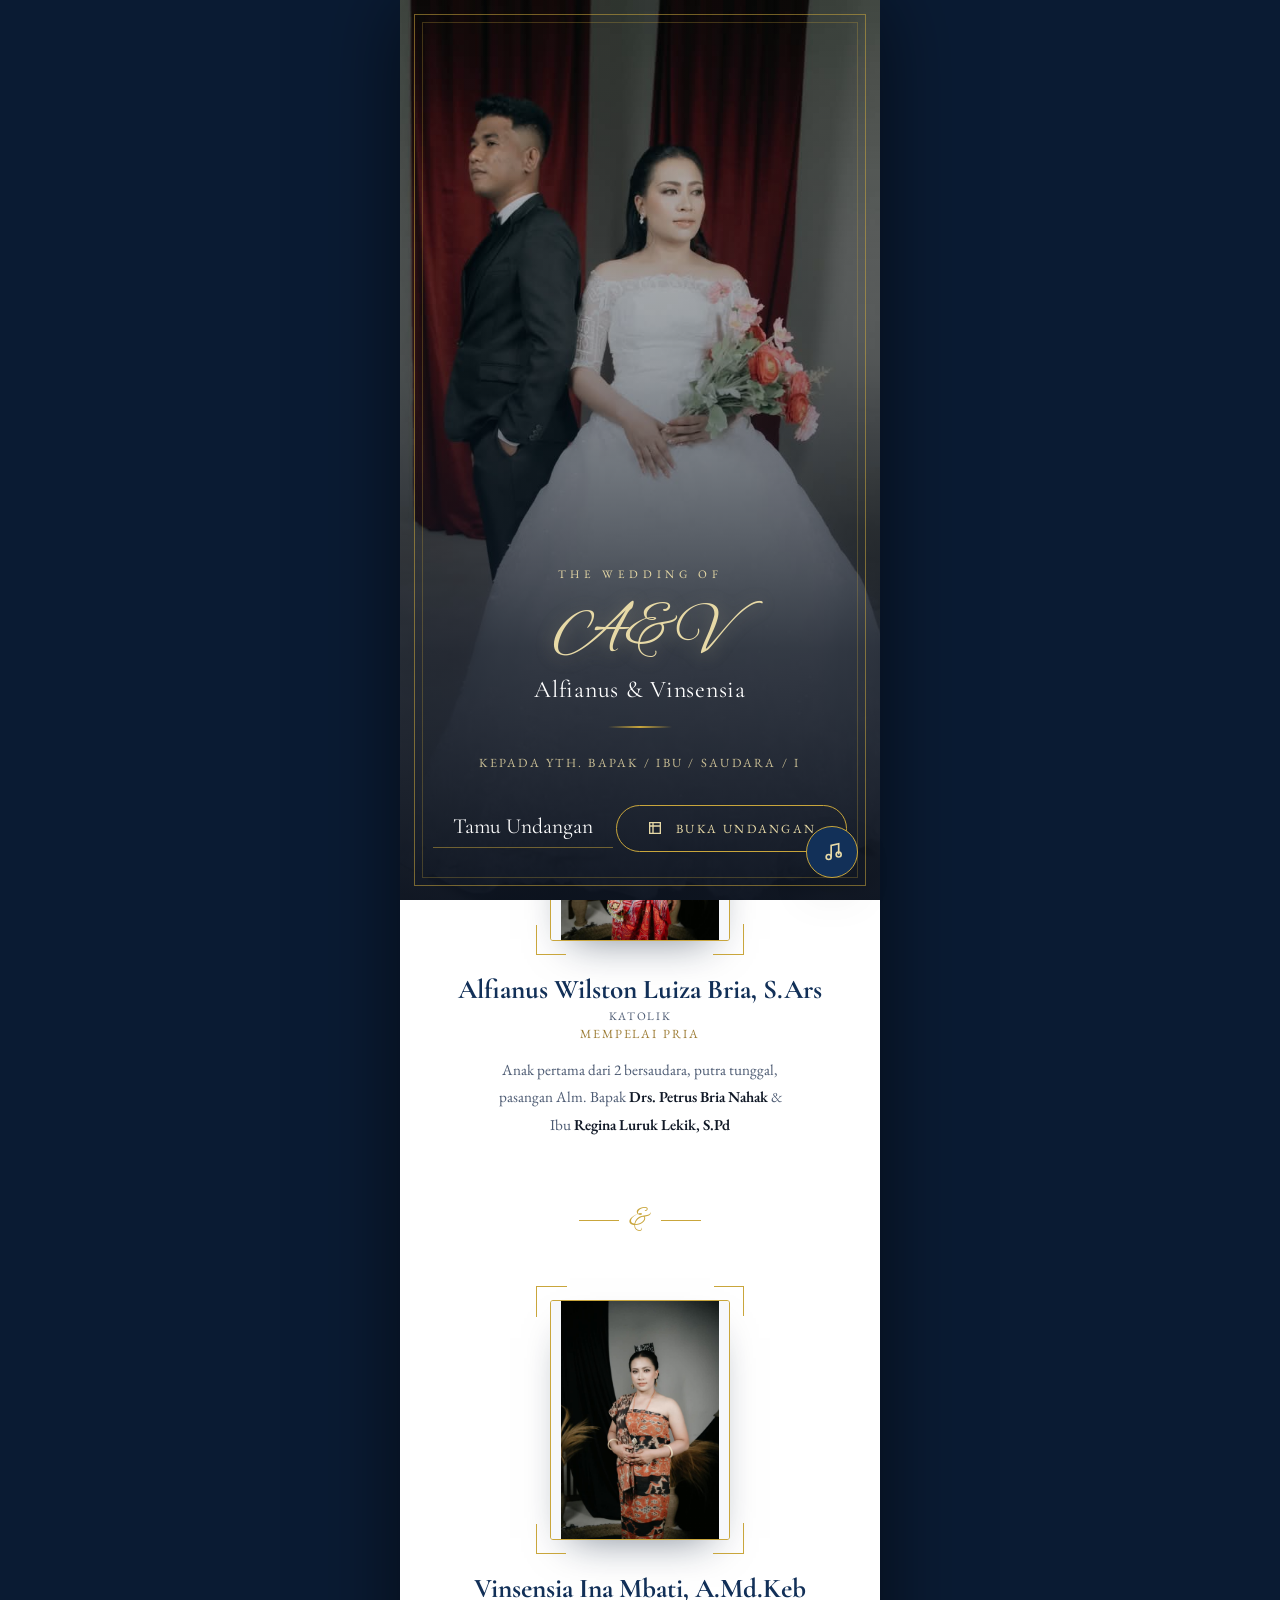
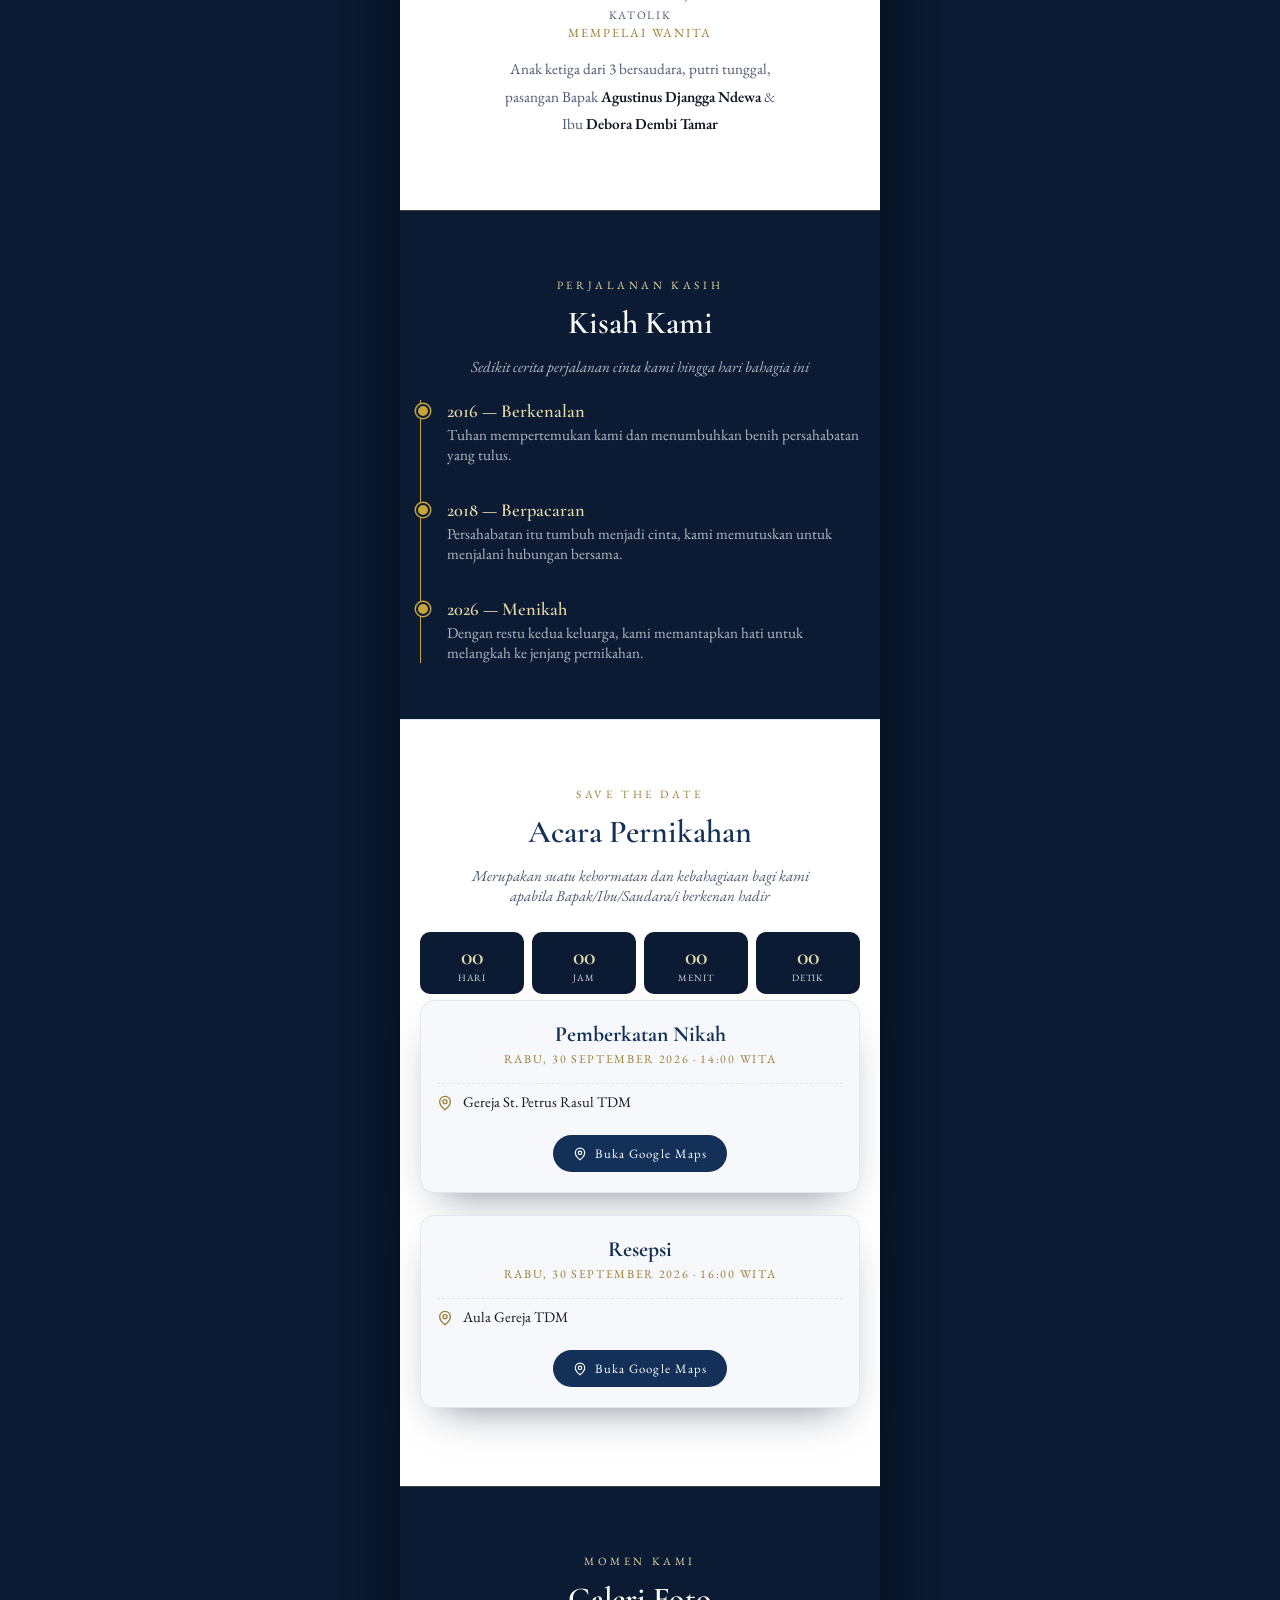
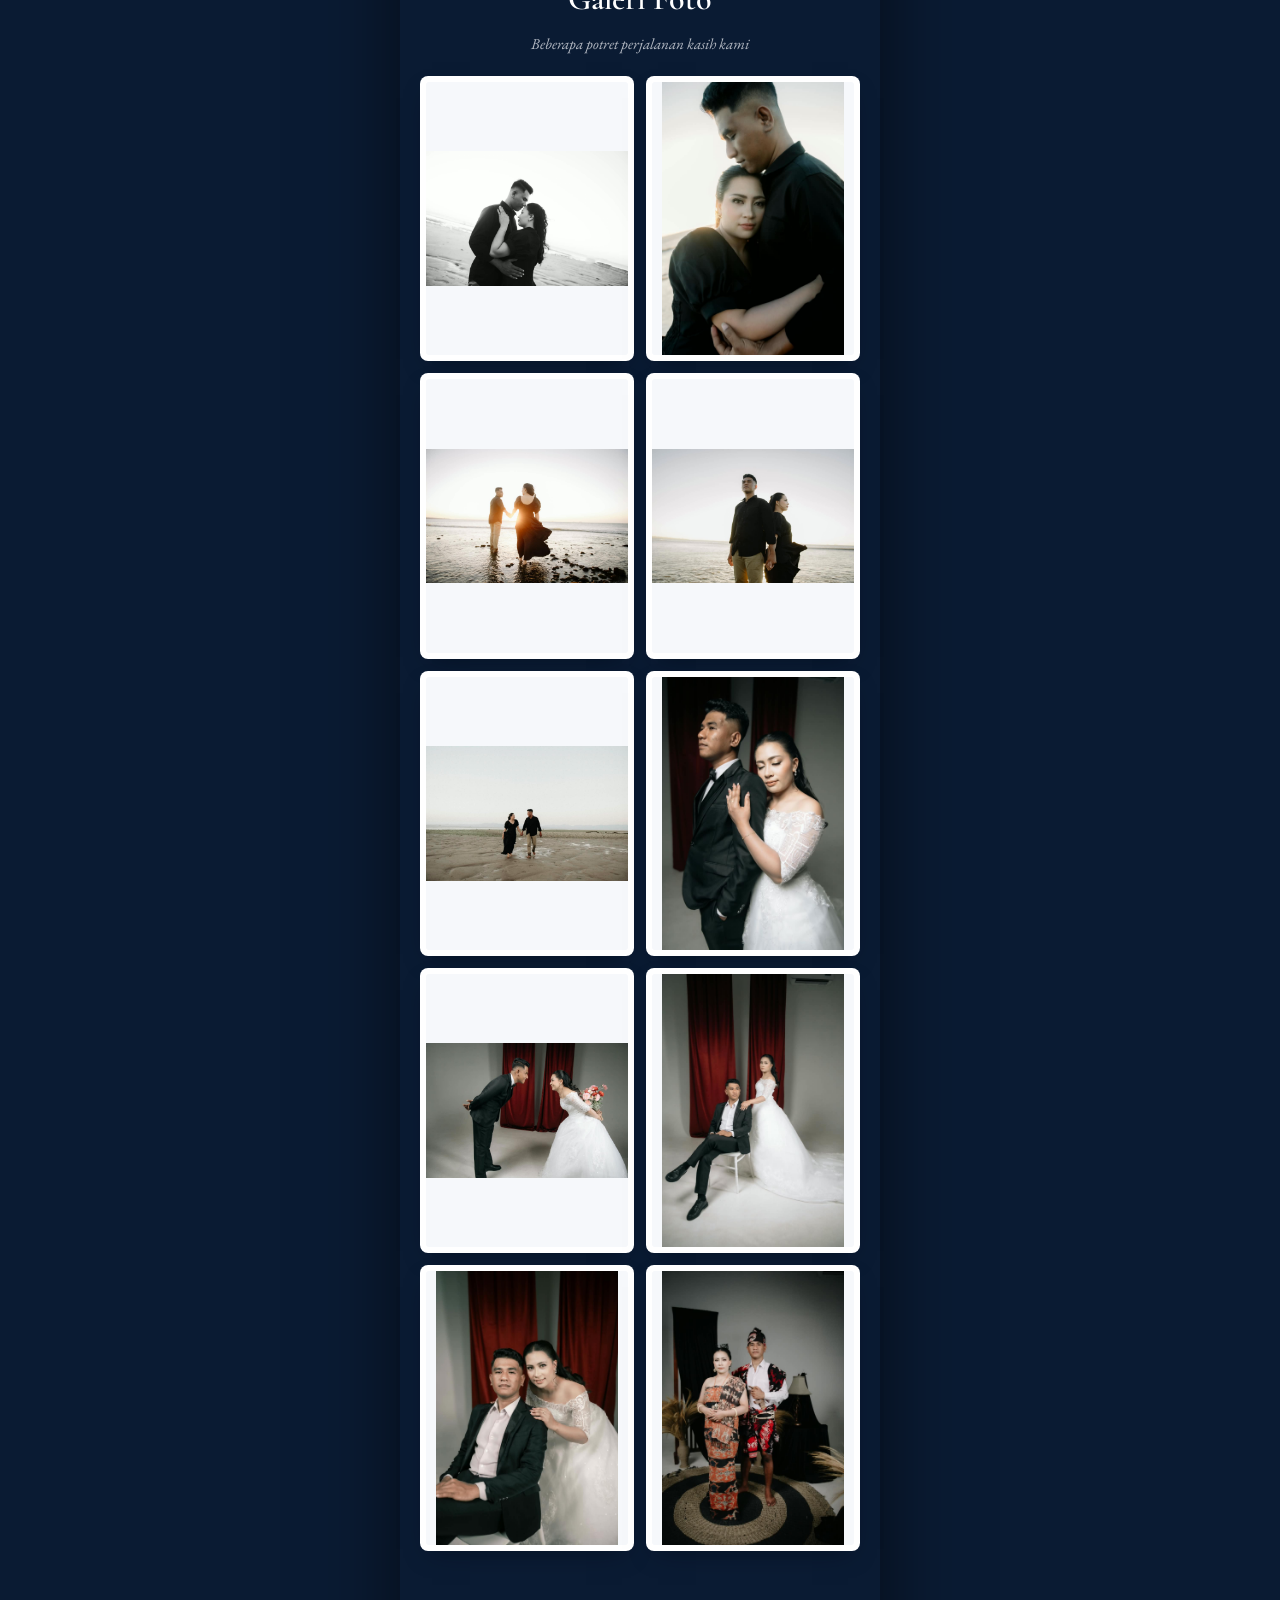
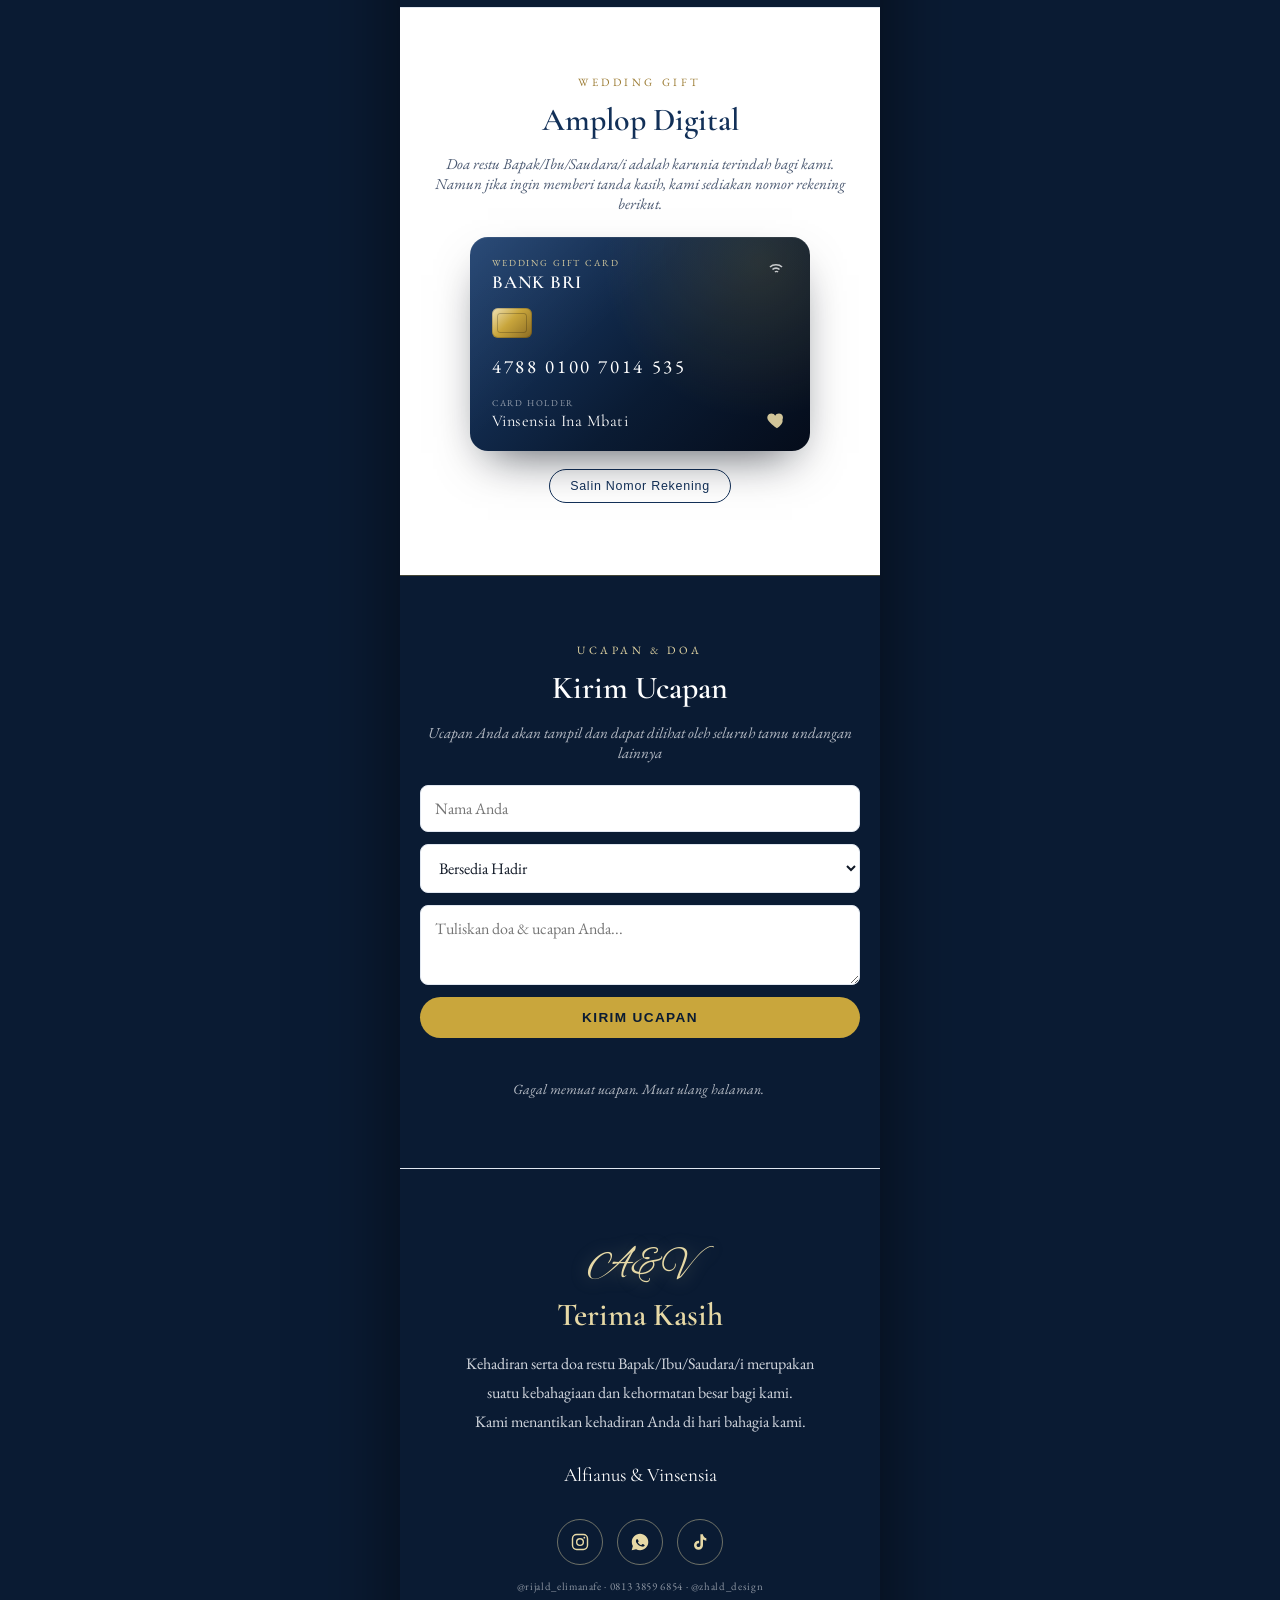
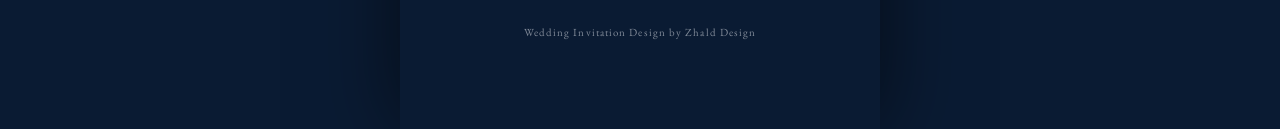
==== index.html @ bea8756b "Add files via upload" ====
<!DOCTYPE html>
<html lang="id">
<head>
<meta charset="UTF-8">
<meta name="viewport" content="width=device-width, initial-scale=1, maximum-scale=1">
<title>The Wedding of Alfianus &amp; Vinsensia</title>
<meta name="description" content="Undangan Pernikahan Digital Alfianus Wilston Luiza Bria, S.Ars &amp; Vinsensia Ina Mbati, A.Md.Keb">
<link rel="preconnect" href="https://fonts.googleapis.com">
<link rel="preconnect" href="https://fonts.gstatic.com" crossorigin>
<link href="https://fonts.googleapis.com/css2?family=Cormorant+Garamond:wght@500;600;700&family=EB+Garamond:ital,wght@0,400;0,500;1,400&family=Alex+Brush&display=swap" rel="stylesheet">
<link rel="stylesheet" href="style.css">
</head>
<body class="locked">

  <!-- ============ SNOW OVERLAY ============ -->
  <canvas id="snow-canvas"></canvas>

  <!-- ============ CURTAIN ============ -->
  <div class="curtain-panel" id="curtain-left"></div>
  <div class="curtain-panel" id="curtain-right"></div>

  <!-- ============ COVER / OPENING SCREEN ============ -->
  <div id="cover">
    <div class="cover-scrim"></div>
    <div class="cover-inner">
      <div class="cover-eyebrow">The Wedding Of</div>
      <div class="cover-monogram">A&amp;V</div>
      <div class="cover-names">Alfianus &amp; Vinsensia</div>
      <div class="hairline"></div>
      <div class="cover-guest-label">Kepada Yth. Bapak / Ibu / Saudara / i</div>
      <div class="cover-guest-name" id="guestName">Tamu Undangan</div>
      <button class="btn-open" id="openBtn" type="button">
        <svg width="16" height="16" viewBox="0 0 24 24" fill="none" stroke="currentColor" stroke-width="2"><path d="M4 4h16v16H4z"/><path d="M4 9h16M9 4v16"/></svg>
        Buka Undangan
      </button>
    </div>
  </div>

  <!-- ============ MAIN INVITATION ============ -->
  <audio id="bgMusic" loop preload="auto" playsinline>
    <source src="Westlife - Beautiful in white (Lyrics).mp3" type="audio/mpeg">
  </audio>

  <button id="musicToggle" type="button" aria-label="Putar / jeda musik">
    <svg id="musicIcon" width="20" height="20" viewBox="0 0 24 24" fill="none" stroke="currentColor" stroke-width="2"><circle cx="8" cy="18" r="3"/><path d="M11 18V4l9-2v13"/><circle cx="20" cy="15" r="3"/></svg>
  </button>

  <div class="stage">

    <!-- QUOTE -->
    <section id="quote">
      <div class="cover-monogram">A&amp;V</div>
      <div class="verse-frame">
        <p class="verse">"Kasih yang sejati bertumbuh dari kesabaran, dijaga dengan kesetiaan,<br>
        dan dirayakan bersama dalam suka maupun duka."</p>
        <div class="verse-ref">— 1 Korintus 13 (parafrase)</div>
      </div>
    </section>

    <!-- COUPLE -->
    <section id="couple">
      <p class="eyebrow" style="text-align:center">Mempelai</p>
      <h2 class="section-title">Kami Yang Berbahagia</h2>
      <p class="section-kicker">Dengan penuh syukur, kami mengundang Bapak/Ibu/Saudara/i<br>untuk hadir merayakan hari kasih kami</p>

      <div class="couple-grid">
        <div class="couple-card">
          <div class="couple-photo-frame corner-frame">
            <span class="cf-tr"></span><span class="cf-bl"></span>
            <div class="couple-photo-inner">
              <img class="couple-photo" src="assets/images/Mempelai_Pria.jpg" alt="Foto Alfianus Wilston Luiza Bria, S.Ars">
            </div>
          </div>
          <h3 class="couple-name">Alfianus Wilston Luiza Bria, S.Ars</h3>
          <div class="couple-religion">Katolik</div>
          <div class="couple-role">Mempelai Pria</div>
          <p class="couple-meta">
            Anak pertama dari 2 bersaudara, putra tunggal,<br>
            pasangan Alm. Bapak <b>Drs. Petrus Bria Nahak</b> &amp;<br>
            Ibu <b>Regina Luruk Lekik, S.Pd</b>
          </p>
        </div>

        <div class="couple-divider"><span class="line"></span>&amp;<span class="line"></span></div>

        <div class="couple-card">
          <div class="couple-photo-frame corner-frame">
            <span class="cf-tr"></span><span class="cf-bl"></span>
            <div class="couple-photo-inner">
              <img class="couple-photo" src="assets/images/Mempelai_Wanita.jpg" alt="Foto Vinsensia Ina Mbati, A.Md.Keb">
            </div>
          </div>
          <h3 class="couple-name">Vinsensia Ina Mbati, A.Md.Keb</h3>
          <div class="couple-religion">Katolik</div>
          <div class="couple-role">Mempelai Wanita</div>
          <p class="couple-meta">
            Anak ketiga dari 3 bersaudara, putri tunggal,<br>
            pasangan Bapak <b>Agustinus Djangga Ndewa</b> &amp;<br>
            Ibu <b>Debora Dembi Tamar</b>
          </p>
        </div>
      </div>
    </section>

    <!-- LOVE STORY -->
    <section class="alt" id="story">
      <p class="eyebrow" style="text-align:center">Perjalanan Kasih</p>
      <h2 class="section-title">Kisah Kami</h2>
      <p class="section-kicker">Sedikit cerita perjalanan cinta kami hingga hari bahagia ini</p>
      <div class="timeline">
        <div class="timeline-item">
          <div class="timeline-year">2016 — Berkenalan</div>
          <div class="timeline-text">Tuhan mempertemukan kami dan menumbuhkan benih persahabatan yang tulus.</div>
        </div>
        <div class="timeline-item">
          <div class="timeline-year">2018 — Berpacaran</div>
          <div class="timeline-text">Persahabatan itu tumbuh menjadi cinta, kami memutuskan untuk menjalani hubungan bersama.</div>
        </div>
        <div class="timeline-item">
          <div class="timeline-year">2026 — Menikah</div>
          <div class="timeline-text">Dengan restu kedua keluarga, kami memantapkan hati untuk melangkah ke jenjang pernikahan.</div>
        </div>
      </div>
    </section>

    <!-- EVENTS -->
    <section id="events">
      <p class="eyebrow" style="text-align:center">Save The Date</p>
      <h2 class="section-title">Acara Pernikahan</h2>
      <p class="section-kicker">Merupakan suatu kehormatan dan kebahagiaan bagi kami<br>apabila Bapak/Ibu/Saudara/i berkenan hadir</p>

      <div class="countdown" id="countdown">
        <div class="cd-box"><div class="num" id="cd-days">00</div><div class="lbl">Hari</div></div>
        <div class="cd-box"><div class="num" id="cd-hours">00</div><div class="lbl">Jam</div></div>
        <div class="cd-box"><div class="num" id="cd-mins">00</div><div class="lbl">Menit</div></div>
        <div class="cd-box"><div class="num" id="cd-secs">00</div><div class="lbl">Detik</div></div>
      </div>

      <div class="event-card">
        <h3>Pemberkatan Nikah</h3>
        <div class="event-sub">Rabu, 30 September 2026 · 14:00 WITA</div>
        <div class="event-row">
          <svg width="16" height="16" viewBox="0 0 24 24" fill="none" stroke="currentColor" stroke-width="2"><path d="M20 10c0 6-8 12-8 12S4 16 4 10a8 8 0 0116 0z"/><circle cx="12" cy="10" r="3"/></svg>
          <span>Gereja St. Petrus Rasul TDM</span>
        </div>
        <a class="btn-maps" id="mapsPemberkatan" href="https://www.google.com/maps/search/?api=1&query=Gereja+St.+Petrus+Rasul+TDM" target="_blank" rel="noopener">
          <svg width="14" height="14" viewBox="0 0 24 24" fill="none" stroke="currentColor" stroke-width="2"><path d="M20 10c0 6-8 12-8 12S4 16 4 10a8 8 0 0116 0z"/><circle cx="12" cy="10" r="3"/></svg>
          Buka Google Maps
        </a>
      </div>

      <div class="event-card">
        <h3>Resepsi</h3>
        <div class="event-sub">Rabu, 30 September 2026 · 16:00 WITA</div>
        <div class="event-row">
          <svg width="16" height="16" viewBox="0 0 24 24" fill="none" stroke="currentColor" stroke-width="2"><path d="M20 10c0 6-8 12-8 12S4 16 4 10a8 8 0 0116 0z"/><circle cx="12" cy="10" r="3"/></svg>
          <span>Aula Gereja TDM</span>
        </div>
        <a class="btn-maps" id="mapsResepsi" href="https://www.google.com/maps/search/?api=1&query=Aula+Gereja+St.+Petrus+Rasul+TDM" target="_blank" rel="noopener">
          <svg width="14" height="14" viewBox="0 0 24 24" fill="none" stroke="currentColor" stroke-width="2"><path d="M20 10c0 6-8 12-8 12S4 16 4 10a8 8 0 0116 0z"/><circle cx="12" cy="10" r="3"/></svg>
          Buka Google Maps
        </a>
      </div>
    </section>

    <!-- GALLERY -->
    <section class="alt" id="gallery">
      <p class="eyebrow" style="text-align:center">Momen Kami</p>
      <h2 class="section-title">Galeri Foto</h2>
      <p class="section-kicker">Beberapa potret perjalanan kasih kami</p>
      <div class="gallery-grid" id="galleryGrid">
        <!-- populated by script.js from Foto1.jpg .. FotoN.jpg -->
      </div>
    </section>

    <div id="lightbox">
      <button class="lb-close" id="lbClose" aria-label="Tutup">&times;</button>
      <button class="lb-nav lb-prev" id="lbPrev" aria-label="Sebelumnya">&#8249;</button>
      <img id="lbImage" src="" alt="Foto prewedding">
      <button class="lb-nav lb-next" id="lbNext" aria-label="Berikutnya">&#8250;</button>
    </div>

    <!-- GIFT -->
    <section id="gift">
      <p class="eyebrow" style="text-align:center">Wedding Gift</p>
      <h2 class="section-title">Amplop Digital</h2>
      <p class="section-kicker">Doa restu Bapak/Ibu/Saudara/i adalah karunia terindah bagi kami.<br>Namun jika ingin memberi tanda kasih, kami sediakan nomor rekening berikut.</p>

      <div class="gift-atm-wrap">
        <div class="atm-card">
          <div class="atm-top">
            <div>
              <div class="atm-label">Wedding Gift Card</div>
              <div class="atm-bank">BANK BRI</div>
            </div>
            <svg class="atm-nfc" width="24" height="24" viewBox="0 0 24 24" fill="none" stroke="currentColor" stroke-width="1.6">
              <path d="M6 8c3-3 9-3 12 0M8.5 10.5c1.8-1.8 5.2-1.8 7 0M11 13c.7-.7 2.3-.7 3 0"/>
            </svg>
          </div>
          <div class="atm-chip"></div>
          <div class="atm-number" id="rekWanita">4788 0100 7014 535</div>
          <div class="atm-bottom">
            <div>
              <div class="atm-holder-label">Card Holder</div>
              <div class="atm-holder-name">Vinsensia Ina Mbati</div>
            </div>
            <svg class="atm-heart" width="22" height="22" viewBox="0 0 24 24" fill="currentColor">
              <path d="M12 21s-7.5-4.6-10-9.2C.5 8.4 2.3 5 5.8 5c2 0 3.4 1 4.2 2.3C10.8 6 12.2 5 14.2 5c3.5 0 5.3 3.4 3.8 6.8C19.5 16.4 12 21 12 21z"/>
            </svg>
          </div>
        </div>
      </div>
      <div class="gift-copy-wrap">
        <button class="btn-copy" data-copy="478801007014535">Salin Nomor Rekening</button>
      </div>
    </section>

    <!-- WISHES -->
    <section class="alt" id="wishes">
      <p class="eyebrow" style="text-align:center">Ucapan &amp; Doa</p>
      <h2 class="section-title">Kirim Ucapan</h2>
      <p class="section-kicker">Ucapan Anda akan tampil dan dapat dilihat oleh seluruh tamu undangan lainnya</p>

      <form id="wishForm">
        <input type="text" id="wishName" placeholder="Nama Anda" required maxlength="60">
        <select id="wishStatus">
          <option value="Hadir">Bersedia Hadir</option>
          <option value="Tidak Hadir">Tidak Dapat Hadir</option>
          <option value="Ragu">Masih Ragu</option>
        </select>
        <textarea id="wishMessage" placeholder="Tuliskan doa & ucapan Anda..." required maxlength="500"></textarea>
        <button class="btn-send" type="submit" id="wishSubmitBtn">Kirim Ucapan</button>
      </form>

      <div id="wishList">
        <p class="wish-loading">Memuat ucapan...</p>
      </div>
    </section>

    <!-- CLOSING -->
    <section id="closing">
      <div class="cover-monogram">A&amp;V</div>
      <h2 class="section-title" style="color:var(--gold-bright)">Terima Kasih</h2>
      <p>Kehadiran serta doa restu Bapak/Ibu/Saudara/i merupakan<br>
      suatu kebahagiaan dan kehormatan besar bagi kami.<br>
      Kami menantikan kehadiran Anda di hari bahagia kami.</p>
      <div class="closing-family">Alfianus &amp; Vinsensia</div>

      <div class="social-links">
        <a class="social-btn" href="https://www.instagram.com/rijald_elimanafe" target="_blank" rel="noopener" aria-label="Instagram">
          <svg width="20" height="20" viewBox="0 0 24 24" fill="none" stroke="currentColor" stroke-width="1.7"><rect x="3" y="3" width="18" height="18" rx="5"/><circle cx="12" cy="12" r="4"/><circle cx="17.2" cy="6.8" r="1.1" fill="currentColor" stroke="none"/></svg>
        </a>
        <a class="social-btn" href="https://wa.me/6281338596854" target="_blank" rel="noopener" aria-label="WhatsApp">
          <svg width="20" height="20" viewBox="0 0 24 24" fill="currentColor"><path d="M12.04 2C6.58 2 2.13 6.45 2.13 11.91c0 1.75.46 3.45 1.32 4.95L2 22l5.29-1.39a9.9 9.9 0 004.75 1.21h.01c5.46 0 9.9-4.45 9.9-9.91C21.96 6.45 17.5 2 12.04 2zm5.8 14.14c-.24.68-1.4 1.32-1.93 1.4-.5.08-1.12.11-1.8-.11a10.6 10.6 0 01-1.9-.71c-1.9-.83-3.36-2.35-4.28-3.62-.5-.68-.85-1.5-.85-2.34 0-.82.42-1.5.86-1.94.2-.2.44-.24.6-.24h.44c.15 0 .35-.02.53.42.2.5.68 1.73.74 1.86.06.13.1.28.02.44-.08.16-.13.26-.26.4-.13.13-.27.3-.38.4-.13.13-.27.27-.12.53.15.26.68 1.1 1.46 1.79 1 .89 1.85 1.16 2.11 1.29.26.13.42.11.57-.07.16-.18.68-.79.86-1.06.18-.27.36-.22.6-.13.26.08 1.6.75 1.87.89.26.13.44.2.5.31.06.13.06.71-.18 1.39z"/></svg>
        </a>
        <a class="social-btn" href="https://www.tiktok.com/@zhald_design" target="_blank" rel="noopener" aria-label="TikTok">
          <svg width="20" height="20" viewBox="0 0 24 24" fill="currentColor"><path d="M16.6 5.5c-.7-.7-1.1-1.7-1.1-2.8h-3v13.1c0 1.3-1 2.3-2.3 2.3s-2.3-1-2.3-2.3 1-2.3 2.3-2.3c.2 0 .5 0 .7.1v-3.1c-.2 0-.5-.1-.7-.1-3 0-5.4 2.4-5.4 5.4S7.2 21.2 10.2 21.2s5.4-2.4 5.4-5.4V9.1c1.1.8 2.5 1.3 4 1.3V7.4c-1.1 0-2.1-.5-3-1.9z"/></svg>
        </a>
      </div>
      <div class="social-handle">@rijald_elimanafe · 0813 3859 6854 · @zhald_design</div>

      <div class="credit">Wedding Invitation Design by Zhald Design</div>
    </section>

  </div>

  <script src="script.js"></script>
</body>
</html>
---- style.css ----
/* =========================================================
   THE WEDDING OF ALFIANUS & VINSENSIA — NAVY & WHITE THEME
   Design tokens
   ========================================================= */
:root{
  --navy-deep:     #0A1B33;
  --navy:          #123058;
  --navy-mid:      #1B3E6E;
  --navy-line:     #2F5588;
  --navy-soft:     rgba(255,255,255,.08);
  --white:         #FFFFFF;
  --ivory:         #F6F8FB;
  --ivory-line:    #E1E7F0;
  --gold:          #C9A63C;
  --gold-bright:   #E7D9A6;
  --gold-deep:     #9C7C34;
  --ink:           #101826;
  --ink-soft:      #4C5A72;
  --on-navy:       #F5F7FB;
  --on-navy-soft:  rgba(245,247,251,.72);
  --shadow:        0 18px 40px -20px rgba(10,27,51,.55);
  --shadow-navy:   0 20px 45px -18px rgba(4,10,22,.7);

  --font-display: 'Cormorant Garamond', serif;
  --font-body:    'EB Garamond', serif;
  --font-script:  'Alex Brush', cursive;

  --card-max: 480px;
}

*{ box-sizing:border-box; }
html{ scroll-behavior:smooth; }

body{
  margin:0;
  font-family:var(--font-body);
  color:var(--ink);
  background:var(--navy-deep);
  -webkit-font-smoothing:antialiased;
  overflow-x:hidden;
}

img{ max-width:100%; display:block; }

.stage{
  max-width:var(--card-max);
  margin:0 auto;
  position:relative;
  background:var(--white);
  min-height:100vh;
  box-shadow:0 0 80px rgba(0,0,0,.55);
}

/* Locks page scroll while cover/curtain is showing */
body.locked{ overflow:hidden; height:100vh; }

/* ---------------------------------------------------------
   Ornamental bits
   --------------------------------------------------------- */
.eyebrow{
  font-family:var(--font-body);
  letter-spacing:.32em;
  text-transform:uppercase;
  font-size:.7rem;
  color:var(--gold-deep);
}
section.alt .eyebrow{ color:var(--gold-bright); }
.hairline{
  width:64px; height:2px; margin:14px auto;
  background:linear-gradient(90deg,transparent,var(--gold),transparent);
}
.corner-frame{
  position:relative;
  padding:14px;
}
.corner-frame::before,
.corner-frame::after,
.corner-frame > .cf-tr,
.corner-frame > .cf-bl{
  content:"";
  position:absolute;
  width:30px; height:30px;
  border:1.5px solid var(--gold);
}
.corner-frame::before{ top:0; left:0; border-right:none; border-bottom:none; }
.corner-frame::after{ bottom:0; right:0; border-left:none; border-top:none; }
.corner-frame .cf-tr{ top:0; right:0; border-left:none; border-bottom:none; }
.corner-frame .cf-bl{ bottom:0; left:0; border-right:none; border-top:none; }

.section-title{
  font-family:var(--font-display);
  font-weight:600;
  font-size:2rem;
  text-align:center;
  color:var(--navy);
  margin:.2em 0;
}
section.alt .section-title{ color:var(--white); }
.section-kicker{
  text-align:center;
  font-family:var(--font-body);
  font-style:italic;
  color:var(--ink-soft);
  font-size:.95rem;
  margin-bottom:1.4rem;
}
section.alt .section-kicker{ color:var(--on-navy-soft); }

section{
  padding:64px 28px;
  position:relative;
  background:var(--white);
  border-top:1px solid var(--ivory-line);
}
section.alt{ background:var(--navy-deep); color:var(--on-navy); border-top:1px solid rgba(201,166,60,.3); }

/* =========================================================
   1. OPENING / COVER
   ========================================================= */
#cover{
  position:fixed; inset:0;
  z-index:60;
  max-width:var(--card-max);
  margin:0 auto;
  background:
    url('assets/images/Latar.jpg') center/cover no-repeat,
    radial-gradient(circle at 50% 20%, var(--navy-mid), var(--navy-deep) 70%);
  color:var(--white);
  display:flex; flex-direction:column; align-items:center; justify-content:flex-end;
  text-align:center;
  padding:40px 30px 56px;
  overflow:hidden;
}
/* darkens the lower portion of the photo so text stays legible */
.cover-scrim{
  position:absolute; inset:0; z-index:1;
  background:linear-gradient(180deg,
    rgba(6,13,26,.18) 0%,
    rgba(6,13,26,.4) 40%,
    rgba(6,13,26,.8) 72%,
    rgba(6,13,26,.94) 100%);
  pointer-events:none;
}
#cover::before{
  content:"";
  position:absolute; inset:14px;
  border:1px solid rgba(201,166,60,.55);
  pointer-events:none;
  z-index:2;
}
#cover::after{
  content:"";
  position:absolute; inset:22px;
  border:1px solid rgba(201,166,60,.28);
  pointer-events:none;
  z-index:2;
}
.cover-inner{ position:relative; z-index:3; }
.cover-eyebrow{
  letter-spacing:.4em; text-transform:uppercase;
  font-size:.72rem; color:var(--gold-bright);
  margin-bottom:18px;
}
.cover-monogram{
  font-family:var(--font-script);
  font-size:4.4rem;
  color:var(--gold-bright);
  line-height:1;
  margin:8px 0 4px;
  text-shadow:0 2px 18px rgba(231,217,166,.35);
}
.cover-names{
  font-family:var(--font-display);
  font-size:1.5rem;
  letter-spacing:.03em;
  margin:6px 0 22px;
}
.cover-guest-label{
  font-size:.78rem; letter-spacing:.18em; text-transform:uppercase;
  color:var(--gold-bright); opacity:.85; margin-top:26px;
}
.cover-guest-name{
  font-family:var(--font-display);
  font-size:1.35rem;
  margin-top:6px;
  padding-bottom:8px;
  border-bottom:1px solid rgba(201,166,60,.5);
  display:inline-block;
  min-width:180px;
}
.btn-open{
  margin-top:34px;
  background:transparent;
  border:1px solid var(--gold);
  color:var(--gold-bright);
  font-family:var(--font-body);
  letter-spacing:.18em;
  text-transform:uppercase;
  font-size:.78rem;
  padding:14px 30px;
  border-radius:999px;
  cursor:pointer;
  transition:background .35s ease, color .35s ease, transform .2s ease;
}
.btn-open:hover{ background:var(--gold); color:var(--navy-deep); }
.btn-open:active{ transform:scale(.97); }
.btn-open svg{ vertical-align:-3px; margin-right:8px; }

/* =========================================================
   2. CURTAIN
   ========================================================= */
.curtain-panel{
  display:none; /* shown only via JS right before the open animation */
  position:fixed; top:0; bottom:0;
  width:50%; max-width:calc(var(--card-max) / 2);
  z-index:70;
  background:
    repeating-linear-gradient(90deg,
      var(--navy-mid) 0 18px,
      var(--navy-deep) 18px 36px);
  box-shadow:inset 0 0 60px rgba(0,0,0,.5);
  transition:transform 1.35s cubic-bezier(.77,0,.18,1);
  pointer-events:none;
}
.curtain-panel::after{
  content:"";
  position:absolute; left:0; right:0; bottom:0; height:26px;
  background:
    linear-gradient(180deg, var(--gold-deep), var(--gold));
  clip-path:polygon(0 0,4% 100%,8% 0,12% 100%,16% 0,20% 100%,24% 0,28% 100%,32% 0,36% 100%,40% 0,44% 100%,48% 0,52% 100%,56% 0,60% 100%,64% 0,68% 100%,72% 0,76% 100%,80% 0,84% 100%,88% 0,92% 100%,96% 0,100% 100%,100% 0);
}
#curtain-left{ left:calc(50% - min(50%, var(--card-max) / 2)); }
#curtain-right{ right:calc(50% - min(50%, var(--card-max) / 2)); }
body.curtain-open #curtain-left{ transform:translateX(-102%); }
body.curtain-open #curtain-right{ transform:translateX(102%); }

/* =========================================================
   3. SNOW OVERLAY
   ========================================================= */
#snow-canvas{
  position:fixed; inset:0;
  z-index:45;
  pointer-events:none;
  max-width:var(--card-max);
  margin:0 auto;
}

/* =========================================================
   4. QUOTE / HERO INTRO
   ========================================================= */
#quote{
  text-align:center;
  background:linear-gradient(180deg,var(--navy-deep),var(--navy));
  color:var(--white);
  padding:70px 32px;
}
#quote .verse-frame{
  position:relative; padding:30px 14px; margin-top:6px;
}
#quote .verse-frame::before,
#quote .verse-frame::after{
  content:""; position:absolute; width:26px; height:26px; border:1.5px solid var(--gold);
}
#quote .verse-frame::before{ top:0; left:0; border-right:none; border-bottom:none; }
#quote .verse-frame::after{ bottom:0; right:0; border-left:none; border-top:none; }
#quote .verse{
  font-family:var(--font-display);
  font-size:1.4rem;
  line-height:1.7;
  font-style:italic;
}
#quote .verse-ref{
  margin-top:14px;
  letter-spacing:.15em;
  text-transform:uppercase;
  font-size:.72rem;
  color:var(--gold-bright);
}
#quote .cover-monogram{ font-size:2.6rem; margin-bottom:14px; }

/* =========================================================
   5. COUPLE SECTION
   ========================================================= */
.couple-grid{
  display:flex; flex-direction:column; gap:48px;
  margin-top:8px;
}
.couple-card{ text-align:center; }
.couple-photo-frame{
  width:208px; margin:0 auto 18px;
}
.couple-photo-inner{
  aspect-ratio:3/4;
  background:var(--ivory);
  border-radius:3px;
  overflow:hidden;
  border:1px solid var(--gold);
  box-shadow:var(--shadow);
}
.couple-photo{
  width:100%; height:100%;
  object-fit:contain;
  object-position:center;
  background:var(--ivory);
}
.couple-name{
  font-family:var(--font-display);
  font-size:1.7rem;
  color:var(--navy);
  margin:0 0 2px;
}
.couple-religion{
  font-size:.72rem; letter-spacing:.14em; text-transform:uppercase;
  color:var(--ink-soft); margin-bottom:2px;
}
.couple-role{
  font-size:.78rem; letter-spacing:.16em; text-transform:uppercase;
  color:var(--gold-deep); margin-bottom:14px;
}
.couple-meta{
  font-size:.95rem; color:var(--ink-soft); line-height:1.8;
}
.couple-meta b{ color:var(--ink); font-weight:600; }
.couple-divider{
  display:flex; align-items:center; justify-content:center;
  gap:10px; color:var(--gold);
  font-family:var(--font-script); font-size:1.8rem;
}
.couple-divider .line{ width:40px; height:1px; background:var(--gold); }

/* =========================================================
   6. LOVE STORY / TIMELINE  (on navy background)
   ========================================================= */
.timeline{
  position:relative;
  margin-top:20px;
  padding-left:26px;
  border-left:1.5px solid var(--gold);
}
.timeline-item{ position:relative; padding-bottom:34px; }
.timeline-item:last-child{ padding-bottom:0; }
.timeline-item::before{
  content:"";
  position:absolute; left:-31.5px; top:4px;
  width:10px; height:10px; border-radius:50%;
  background:var(--gold); border:2px solid var(--navy-deep);
  box-shadow:0 0 0 1.5px var(--gold);
}
.timeline-year{
  font-family:var(--font-display);
  font-size:1.15rem; color:var(--gold-bright); font-weight:600;
}
.timeline-text{ color:var(--on-navy-soft); font-size:.95rem; margin-top:3px; }

/* =========================================================
   7. EVENTS / ACARA
   ========================================================= */
.event-card{
  background:var(--ivory);
  border:1px solid var(--ivory-line);
  border-radius:14px;
  padding:26px 22px;
  margin-bottom:22px;
  text-align:center;
  box-shadow:var(--shadow);
}
.event-card h3{
  font-family:var(--font-display);
  color:var(--navy);
  font-size:1.35rem;
  margin:0 0 4px;
}
.event-card .event-sub{
  font-size:.75rem; letter-spacing:.14em; text-transform:uppercase;
  color:var(--gold-deep); margin-bottom:16px;
}
.event-row{
  display:flex; align-items:flex-start; gap:10px;
  text-align:left; font-size:.92rem; color:var(--ink);
  padding:8px 0;
  border-top:1px dashed var(--ivory-line);
}
.event-row:first-of-type{ border-top:none; }
.event-row svg{ flex:0 0 auto; margin-top:3px; color:var(--gold-deep); }
.btn-maps{
  display:inline-flex; align-items:center; gap:8px;
  margin-top:16px;
  background:var(--navy); color:var(--white);
  text-decoration:none;
  font-size:.8rem; letter-spacing:.08em;
  padding:10px 20px; border-radius:999px;
}

.countdown{
  display:flex; justify-content:center; gap:12px;
  margin:26px 0 6px;
}
.cd-box{
  background:var(--navy-deep); color:var(--white);
  border-radius:10px; padding:12px 10px; min-width:60px;
  text-align:center;
}
.cd-box .num{ font-family:var(--font-display); font-size:1.5rem; font-weight:600; color:var(--gold-bright); }
.cd-box .lbl{ font-size:.6rem; letter-spacing:.1em; text-transform:uppercase; opacity:.85; }

/* =========================================================
   8. GALLERY  (on navy background — framed, no-crop photos)
   ========================================================= */
.gallery-grid{
  display:grid; grid-template-columns:repeat(2,1fr);
  gap:12px; margin-top:10px;
}
.photo-frame{
  aspect-ratio:3/4;
  background:var(--white);
  border-radius:8px;
  padding:6px;
  cursor:pointer;
  box-shadow:0 10px 24px -12px rgba(4,10,22,.6);
  transition:transform .3s ease;
}
.photo-frame:hover{ transform:translateY(-3px); }
.photo-frame img{
  width:100%; height:100%;
  object-fit:contain;
  object-position:center;
  border-radius:3px;
  background:var(--ivory);
}

#lightbox{
  position:fixed; inset:0; z-index:80;
  background:rgba(4,9,20,.94);
  display:none; align-items:center; justify-content:center;
  padding:20px;
}
#lightbox.show{ display:flex; }
#lightbox img{ max-height:80vh; max-width:100%; object-fit:contain; border-radius:6px; box-shadow:0 20px 60px rgba(0,0,0,.6); }
#lightbox .lb-close{
  position:absolute; top:22px; right:22px;
  color:var(--gold-bright); font-size:1.8rem; cursor:pointer; line-height:1;
  background:none; border:none;
}
#lightbox .lb-nav{
  position:absolute; top:50%; transform:translateY(-50%);
  background:none; border:none; color:var(--gold-bright);
  font-size:2rem; cursor:pointer; padding:10px;
}
#lightbox .lb-prev{ left:6px; }
#lightbox .lb-next{ right:6px; }

/* =========================================================
   9. GIFT / AMPLOP DIGITAL — realistic ATM / bank card
   ========================================================= */
.gift-atm-wrap{
  max-width:340px; margin:0 auto 18px; perspective:1000px;
}
.atm-card{
  position:relative;
  aspect-ratio:85.6/54;
  border-radius:18px;
  padding:20px 22px;
  background:
    radial-gradient(circle at 85% 12%, rgba(201,166,60,.16), transparent 45%),
    linear-gradient(135deg, var(--navy-mid) 0%, var(--navy-deep) 60%, #050c1a 100%);
  color:var(--white);
  box-shadow:var(--shadow-navy), inset 0 1px 0 rgba(255,255,255,.07);
  overflow:hidden;
  display:flex; flex-direction:column; justify-content:space-between;
}
.atm-card::before{
  content:"";
  position:absolute; top:-70%; left:-25%; width:75%; height:240%;
  background:linear-gradient(120deg, rgba(255,255,255,.13), transparent 60%);
  transform:rotate(18deg);
  pointer-events:none;
}
.atm-top{ display:flex; justify-content:space-between; align-items:flex-start; position:relative; z-index:1; }
.atm-label{ font-size:.58rem; letter-spacing:.2em; text-transform:uppercase; color:var(--gold-bright); opacity:.9; }
.atm-bank{ font-family:var(--font-display); font-size:1.15rem; font-weight:600; letter-spacing:.05em; margin-top:2px; }
.atm-nfc{ opacity:.75; margin-top:2px; }
.atm-chip{
  width:40px; height:30px; border-radius:6px; margin:14px 0 8px;
  background:linear-gradient(135deg,#F0E3B8,#C9A63C 45%,#8A6A22);
  position:relative; z-index:1;
  box-shadow:inset 0 0 0 1px rgba(0,0,0,.18);
}
.atm-chip::before{
  content:""; position:absolute; inset:5px;
  border:1px solid rgba(0,0,0,.22); border-radius:3px;
}
.atm-number{
  font-family:var(--font-body); font-size:1.18rem; letter-spacing:.14em;
  margin:6px 0 16px; position:relative; z-index:1;
}
.atm-bottom{ display:flex; justify-content:space-between; align-items:flex-end; position:relative; z-index:1; }
.atm-holder-label{ font-size:.56rem; letter-spacing:.18em; text-transform:uppercase; color:rgba(255,255,255,.55); }
.atm-holder-name{ font-family:var(--font-display); font-size:1.02rem; letter-spacing:.03em; margin-top:2px; }
.atm-heart{ color:var(--gold-bright); opacity:.9; }
.gift-owner{ text-align:center; font-size:.88rem; color:var(--ink-soft); margin-bottom:14px; }
.gift-copy-wrap{ text-align:center; margin-bottom:16px; }

.btn-copy{
  border:1px solid var(--navy); background:transparent; color:var(--navy);
  padding:9px 20px; border-radius:999px; font-size:.78rem; cursor:pointer;
  letter-spacing:.06em; transition:.25s;
}
.btn-copy:hover{ background:var(--navy); color:var(--white); }
.btn-copy.copied{ background:var(--gold); border-color:var(--gold); color:var(--navy-deep); }

/* =========================================================
   10. UCAPAN & DOA (WISHES)  (on navy background)
   ========================================================= */
#wishForm{ display:flex; flex-direction:column; gap:12px; margin-top:10px; }
.wish-notice{
  background:rgba(201,166,60,.14); border:1px solid var(--gold);
  color:var(--gold-bright); font-size:.78rem; line-height:1.5;
  padding:10px 14px; border-radius:8px; margin-bottom:14px;
}
#wishForm input, #wishForm select, #wishForm textarea{
  font-family:var(--font-body);
  border:1px solid var(--ivory-line);
  background:var(--white);
  border-radius:8px;
  padding:12px 14px;
  font-size:.95rem;
  color:var(--ink);
}
#wishForm textarea{ resize:vertical; min-height:80px; }
.btn-send{
  background:var(--gold); color:var(--navy-deep);
  border:none; border-radius:999px; padding:13px;
  font-size:.85rem; letter-spacing:.1em; text-transform:uppercase;
  cursor:pointer; font-weight:600;
}
.btn-send:disabled{ opacity:.6; cursor:progress; }

#wishList{ margin-top:28px; display:flex; flex-direction:column; gap:14px; max-height:420px; overflow-y:auto; padding-right:4px; }
.wish-item{
  background:rgba(255,255,255,.06); border-left:3px solid var(--gold);
  border-radius:6px; padding:14px 16px;
}
.wish-name{ font-weight:600; color:var(--gold-bright); font-family:var(--font-display); font-size:1.1rem; }
.wish-status{ font-size:.68rem; letter-spacing:.08em; text-transform:uppercase; color:var(--on-navy-soft); margin-left:6px; }
.wish-text{ font-size:.9rem; color:var(--on-navy); margin-top:3px; line-height:1.55; }
.wish-empty, .wish-loading{ text-align:center; color:var(--on-navy-soft); font-style:italic; font-size:.88rem; }

/* =========================================================
   11. CLOSING
   ========================================================= */
#closing{
  text-align:center; background:var(--navy-deep); color:var(--white);
  padding:70px 30px 90px;
}
#closing .cover-monogram{ font-size:2.6rem; }
#closing p{ line-height:1.8; color:rgba(245,247,251,.85); }
.closing-family{ margin-top:26px; font-family:var(--font-display); font-size:1.2rem; }

.social-links{
  display:flex; justify-content:center; gap:14px;
  margin-top:32px;
}
.social-btn{
  width:46px; height:46px; border-radius:50%;
  border:1px solid rgba(231,217,166,.45);
  display:flex; align-items:center; justify-content:center;
  color:var(--gold-bright);
  transition:background .25s ease, color .25s ease, transform .2s ease;
  text-decoration:none;
}
.social-btn:hover{ background:var(--gold); color:var(--navy-deep); transform:translateY(-2px); }
.social-handle{
  font-size:.68rem; letter-spacing:.06em; color:rgba(245,247,251,.55);
  margin-top:14px;
}

.credit{
  margin-top:32px; font-size:.68rem; letter-spacing:.1em;
  color:rgba(245,247,251,.5);
}

/* =========================================================
   12. FLOATING MUSIC BUTTON
   ========================================================= */
#musicToggle{
  position:fixed; bottom:22px; right:calc(50% - min(50%, var(--card-max)/2) + 22px);
  z-index:65;
  width:52px; height:52px; border-radius:50%;
  background:var(--navy); border:1px solid var(--gold);
  color:var(--gold-bright);
  display:flex; align-items:center; justify-content:center;
  cursor:pointer; box-shadow:var(--shadow-navy);
  animation:spin 6s linear infinite;
  animation-play-state:paused;
}
#musicToggle.playing{ animation-play-state:running; }
@keyframes spin{ from{ transform:rotate(0);} to{ transform:rotate(360deg);} }

/* =========================================================
   Reduced motion
   ========================================================= */
@media (prefers-reduced-motion:reduce){
  html{ scroll-behavior:auto; }
  .curtain-panel{ transition:none; }
  #musicToggle{ animation:none; }
}

/* Focus visibility */
a:focus-visible, button:focus-visible, input:focus-visible, textarea:focus-visible, select:focus-visible{
  outline:2px solid var(--gold-bright); outline-offset:2px;
}

/* =========================================================
   RESPONSIVE — fluid type scale + small-screen fixes
   ========================================================= */
.cover-monogram{ font-size:clamp(2.8rem, 14vw, 4.4rem); }
.cover-names{ font-size:clamp(1.15rem, 5.5vw, 1.5rem); }
.section-title{ font-size:clamp(1.5rem, 7vw, 2rem); }
#quote .verse{ font-size:clamp(1.05rem, 4.6vw, 1.4rem); }
.couple-name{ font-size:clamp(1.3rem, 6vw, 1.7rem); }

section{ padding:56px 20px; }
#cover{ padding:32px 22px 48px; }

.countdown{ flex-wrap:wrap; gap:8px; }
.cd-box{ min-width:0; flex:1 1 64px; padding:10px 6px; }
.cd-box .num{ font-size:clamp(1.1rem, 5.5vw, 1.5rem); }

.event-card{ padding:20px 16px; }

#wishForm input, #wishForm select, #wishForm textarea{ font-size:1rem; } /* prevents iOS auto-zoom on focus */

@media (max-width:420px){
  .couple-photo-frame{ width:176px; }
  .cover-guest-name{ font-size:1.15rem; min-width:0; }
  .btn-maps{ font-size:.74rem; padding:9px 16px; }
}

@media (max-width:360px){
  .cover-monogram{ font-size:clamp(2.4rem, 15vw, 3.6rem); }
  .couple-photo-frame{ width:150px; }
  .gallery-grid{ gap:8px; }
  section{ padding:48px 16px; }
}

/* keep fixed helper elements from ever exceeding the card width on very wide desktop viewports */
#musicToggle{ right:max(22px, calc(50% - min(50%, var(--card-max)/2) + 22px)); }
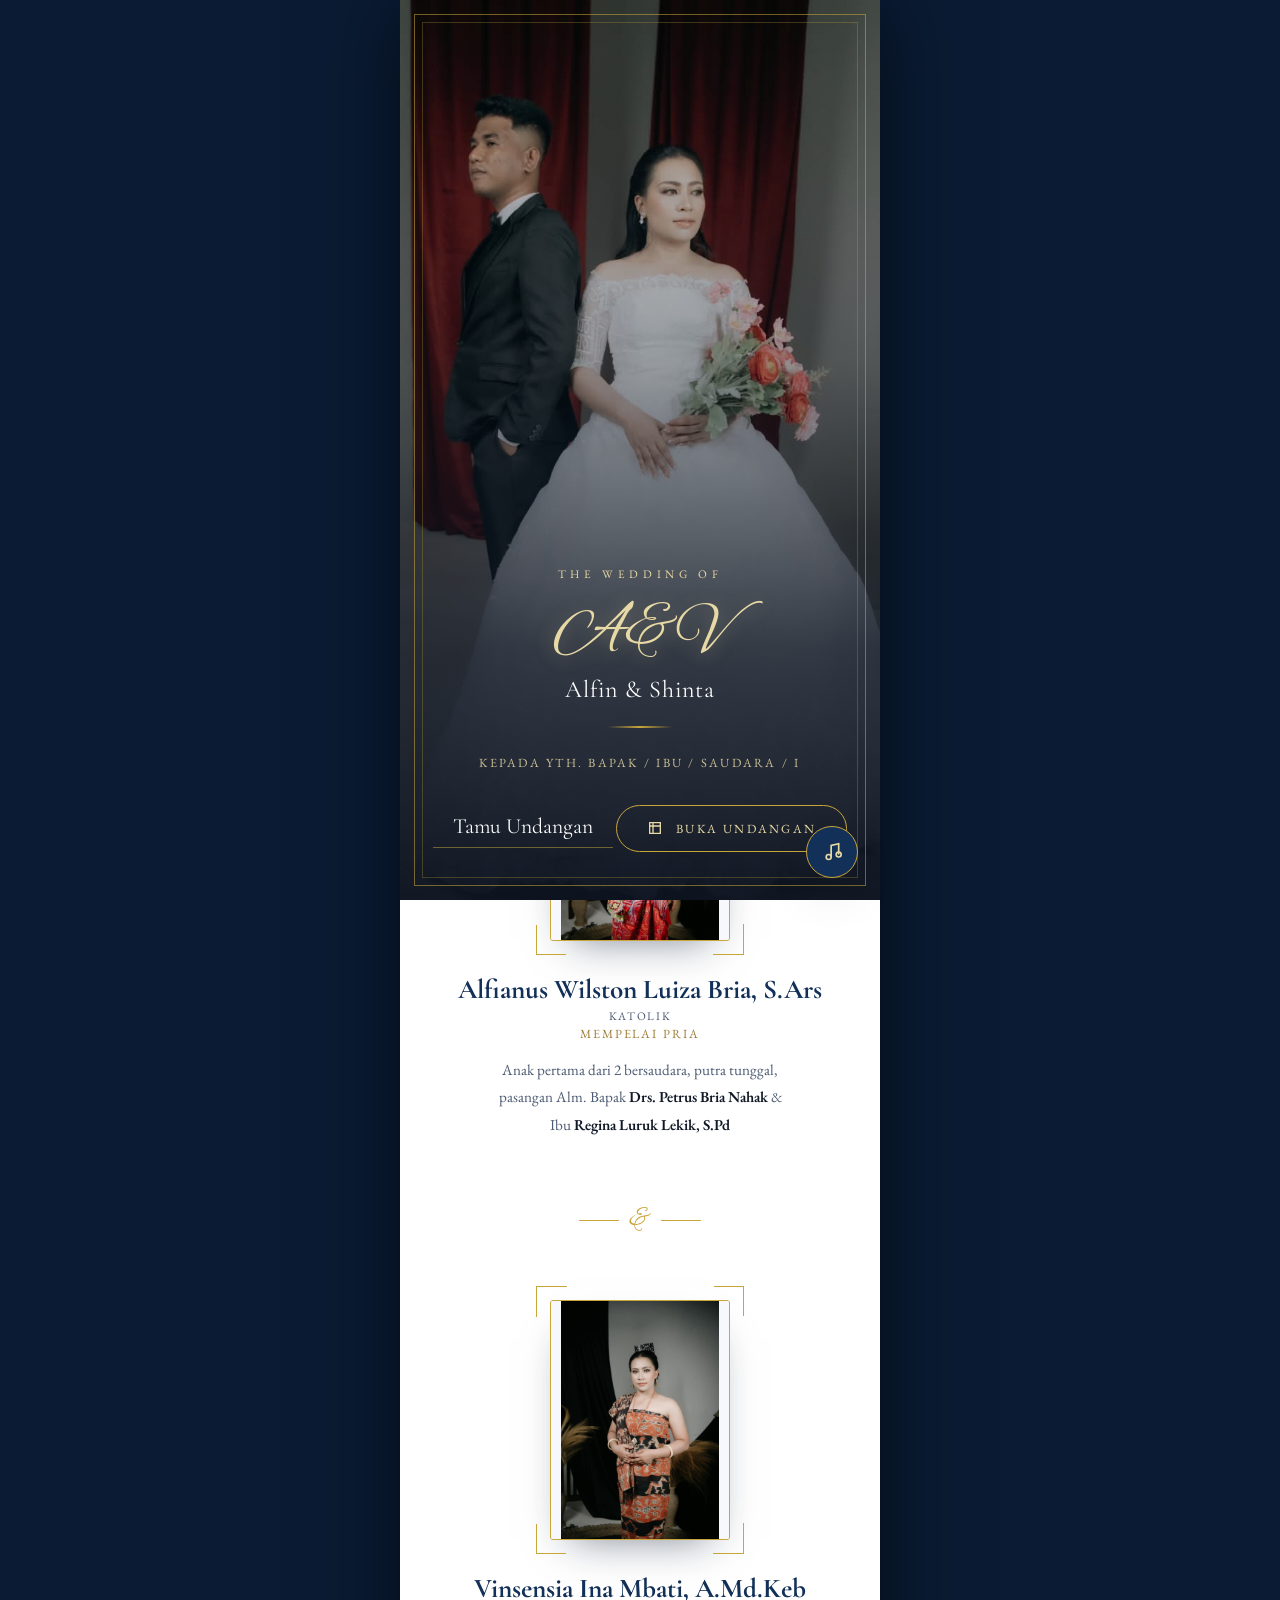
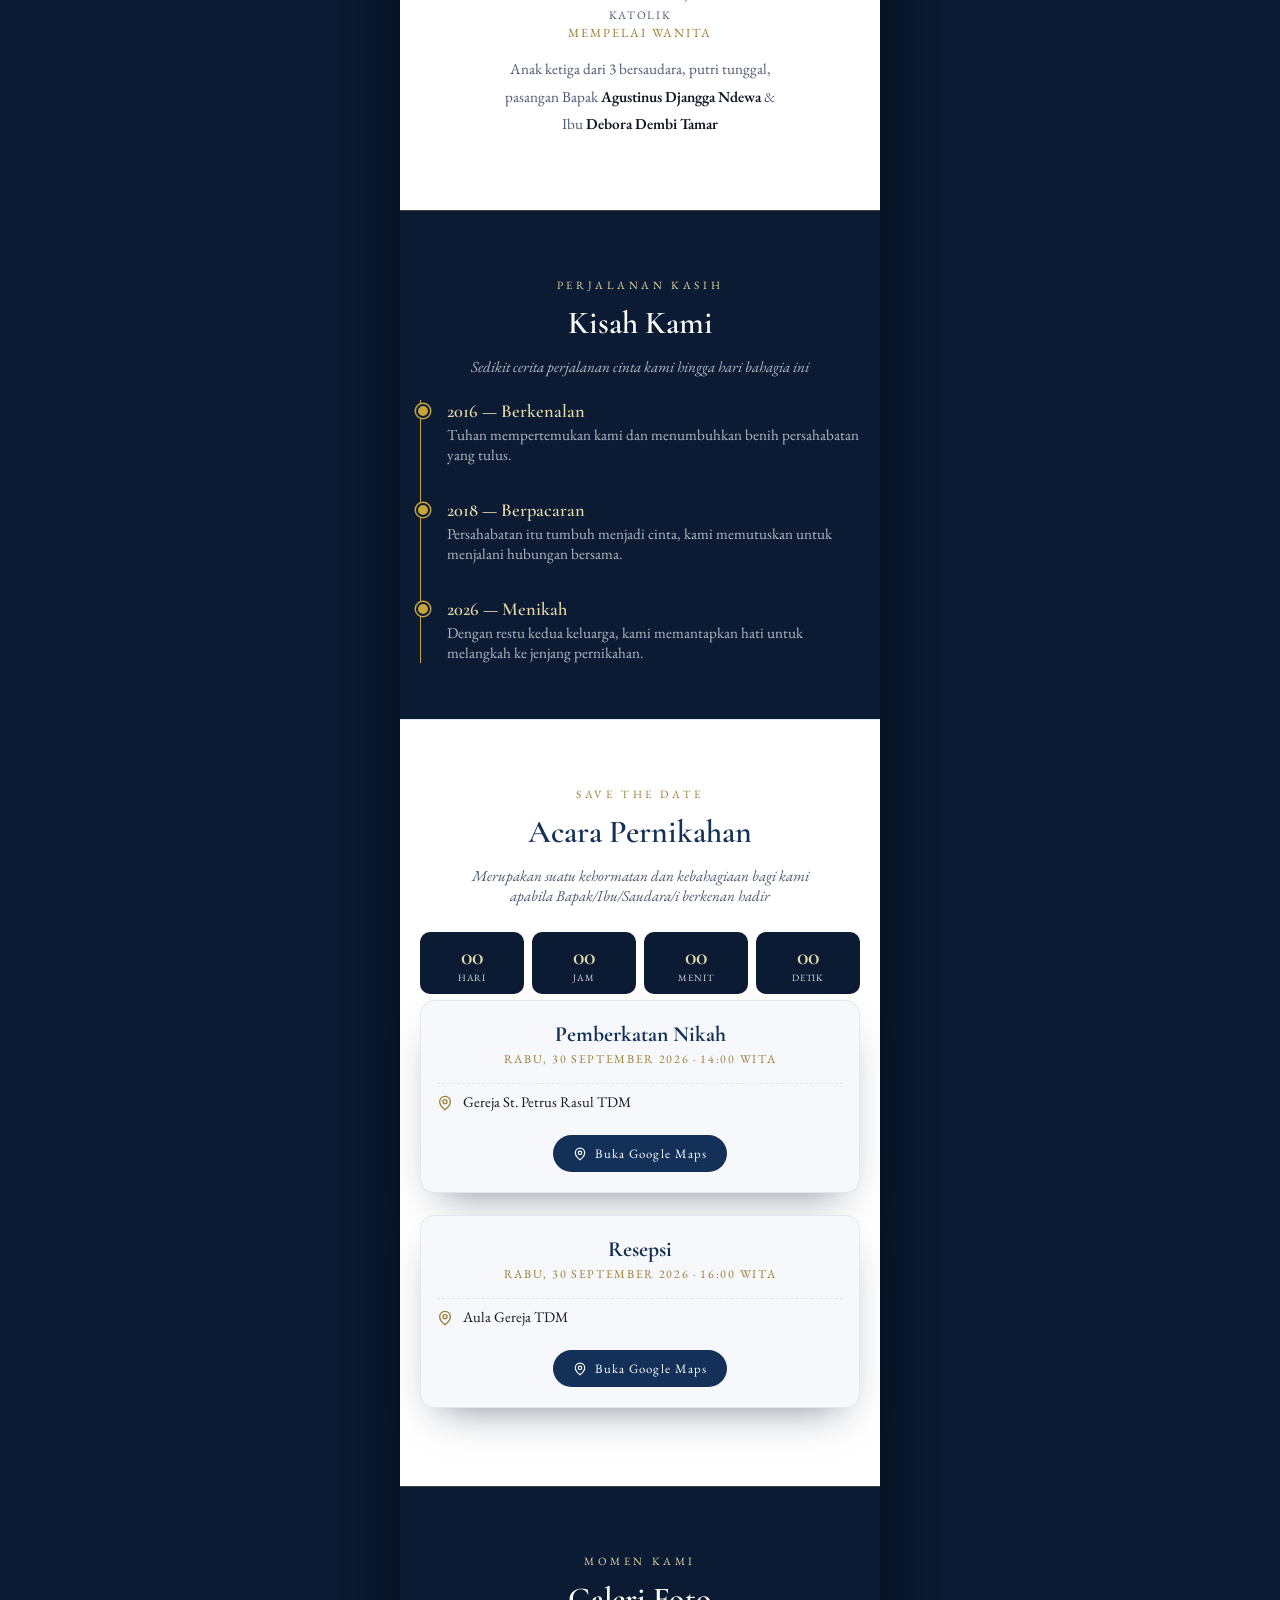
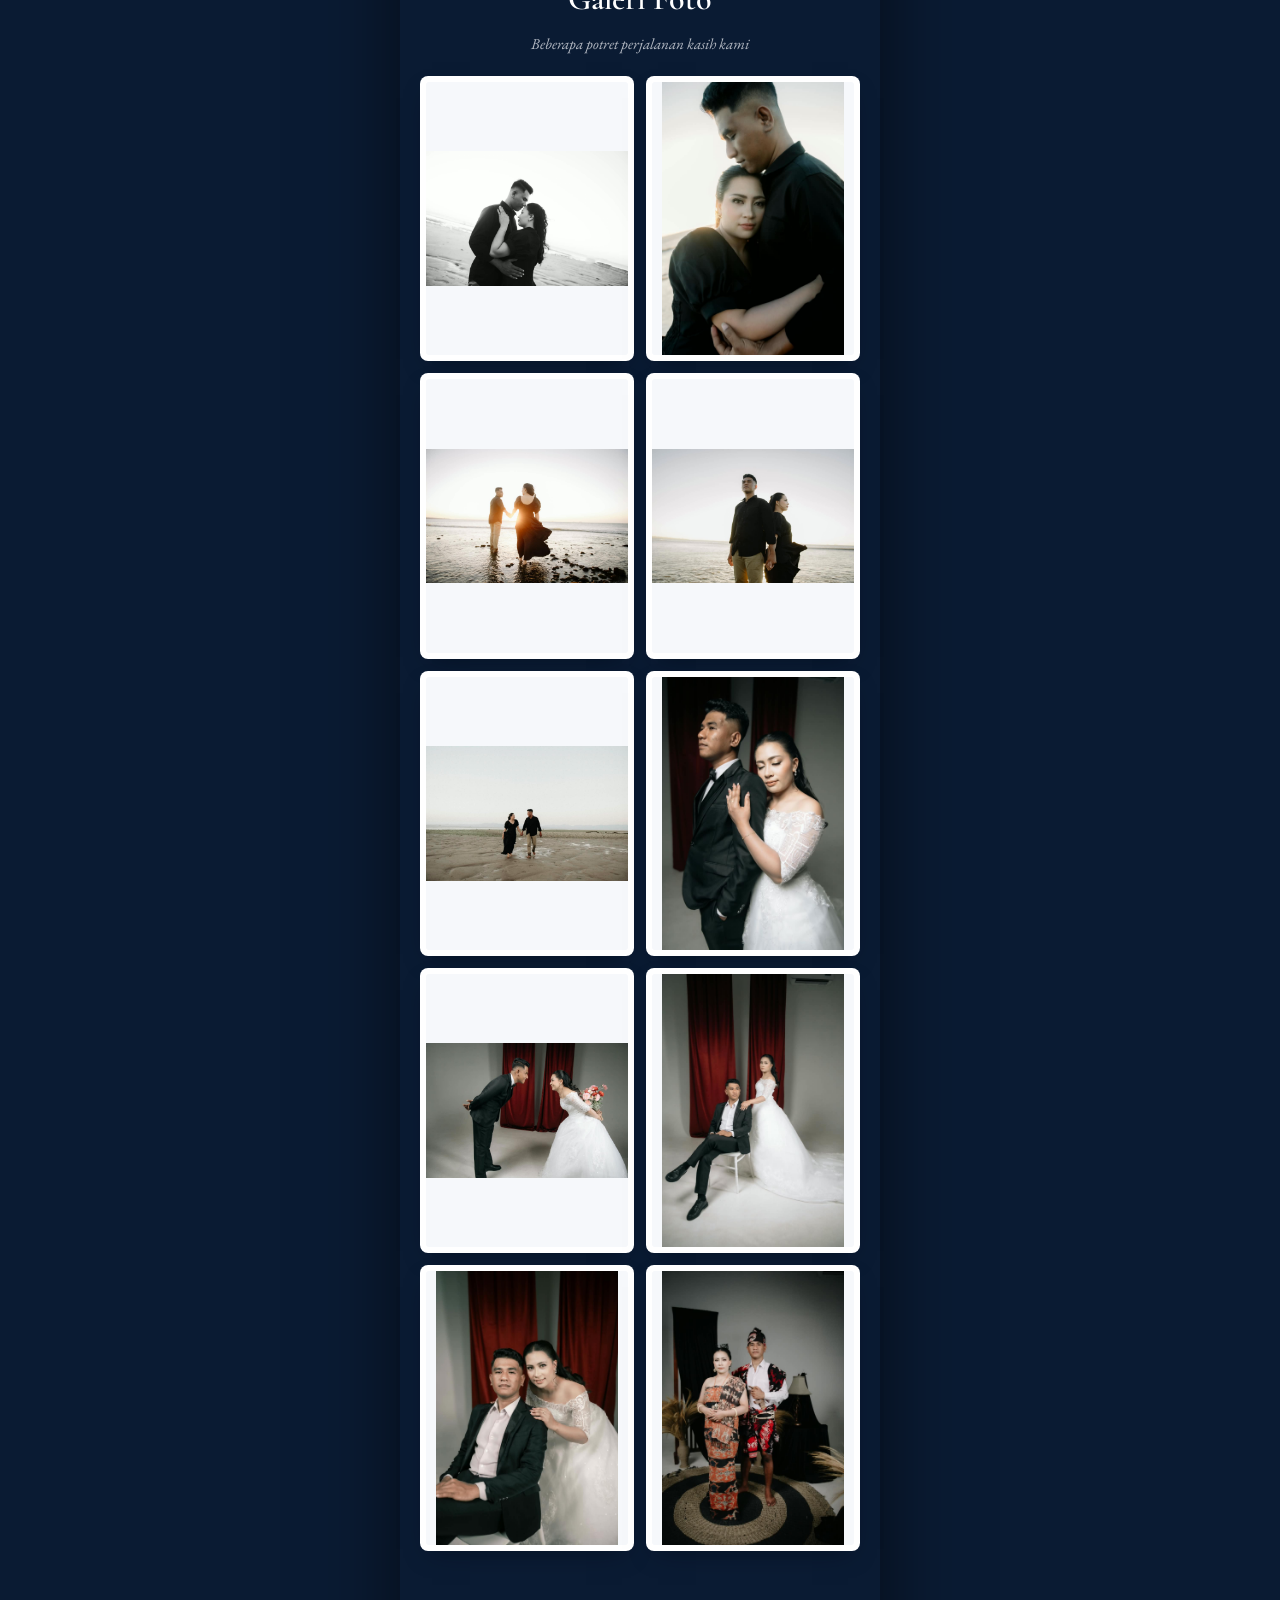
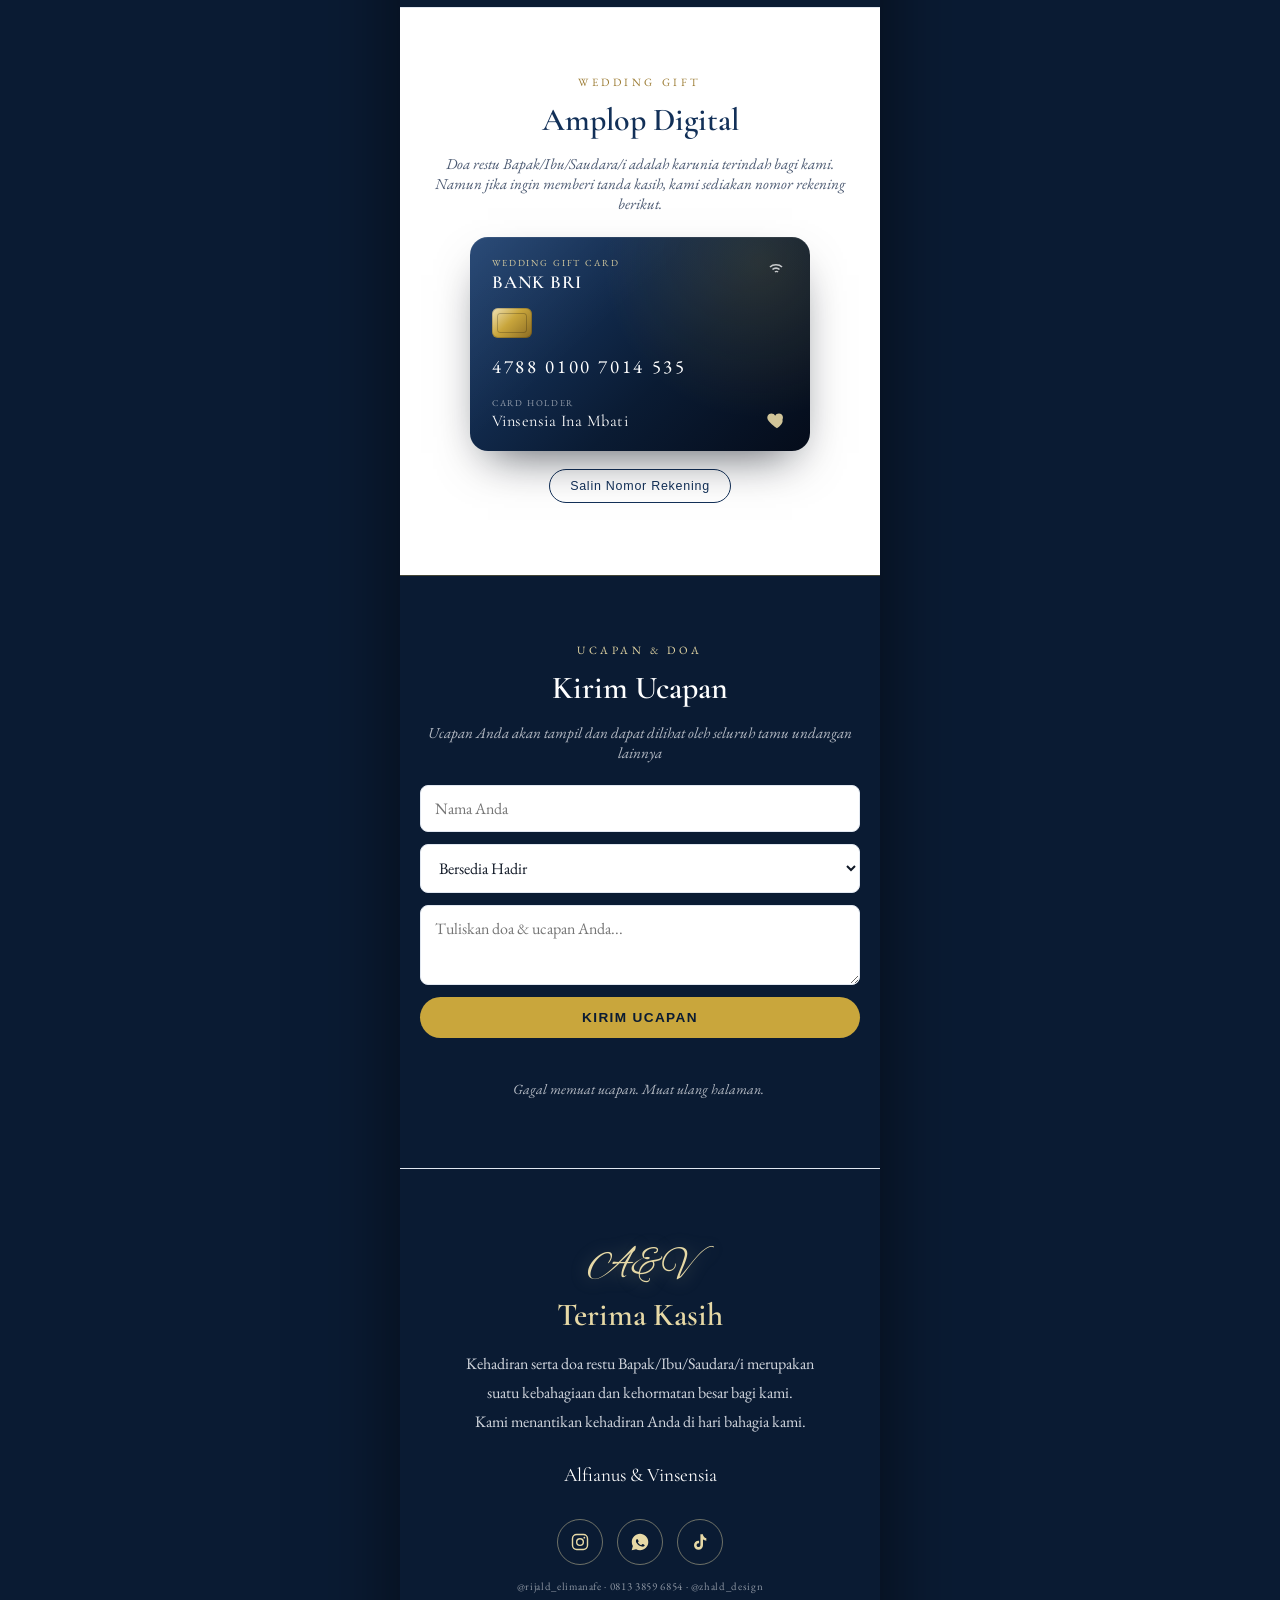
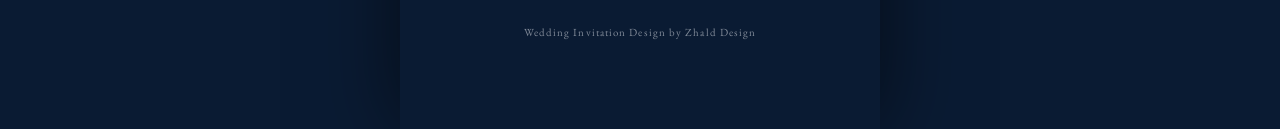
==== commit d41950de: "Update index.html" ====
--- a/index.html
+++ b/index.html
@@ -3,7 +3,7 @@
 <head>
 <meta charset="UTF-8">
 <meta name="viewport" content="width=device-width, initial-scale=1, maximum-scale=1">
-<title>The Wedding of Alfianus &amp; Vinsensia</title>
+<title>The Wedding of Alfin &amp; Shinta</title>
 <meta name="description" content="Undangan Pernikahan Digital Alfianus Wilston Luiza Bria, S.Ars &amp; Vinsensia Ina Mbati, A.Md.Keb">
 <link rel="preconnect" href="https://fonts.googleapis.com">
 <link rel="preconnect" href="https://fonts.gstatic.com" crossorigin>
@@ -25,7 +25,7 @@
     <div class="cover-inner">
       <div class="cover-eyebrow">The Wedding Of</div>
       <div class="cover-monogram">A&amp;V</div>
-      <div class="cover-names">Alfianus &amp; Vinsensia</div>
+      <div class="cover-names">Alfin &amp; Shinta</div>
       <div class="hairline"></div>
       <div class="cover-guest-label">Kepada Yth. Bapak / Ibu / Saudara / i</div>
       <div class="cover-guest-name" id="guestName">Tamu Undangan</div>
@@ -38,7 +38,7 @@
 
   <!-- ============ MAIN INVITATION ============ -->
   <audio id="bgMusic" loop preload="auto" playsinline>
-    <source src="Westlife - Beautiful in white (Lyrics).mp3" type="audio/mpeg">
+    <source src="Richard Marx - Right Here Waiting _ Lirik Terjemahan.mp3" type="audio/mpeg">
   </audio>
 
   <button id="musicToggle" type="button" aria-label="Putar / jeda musik">
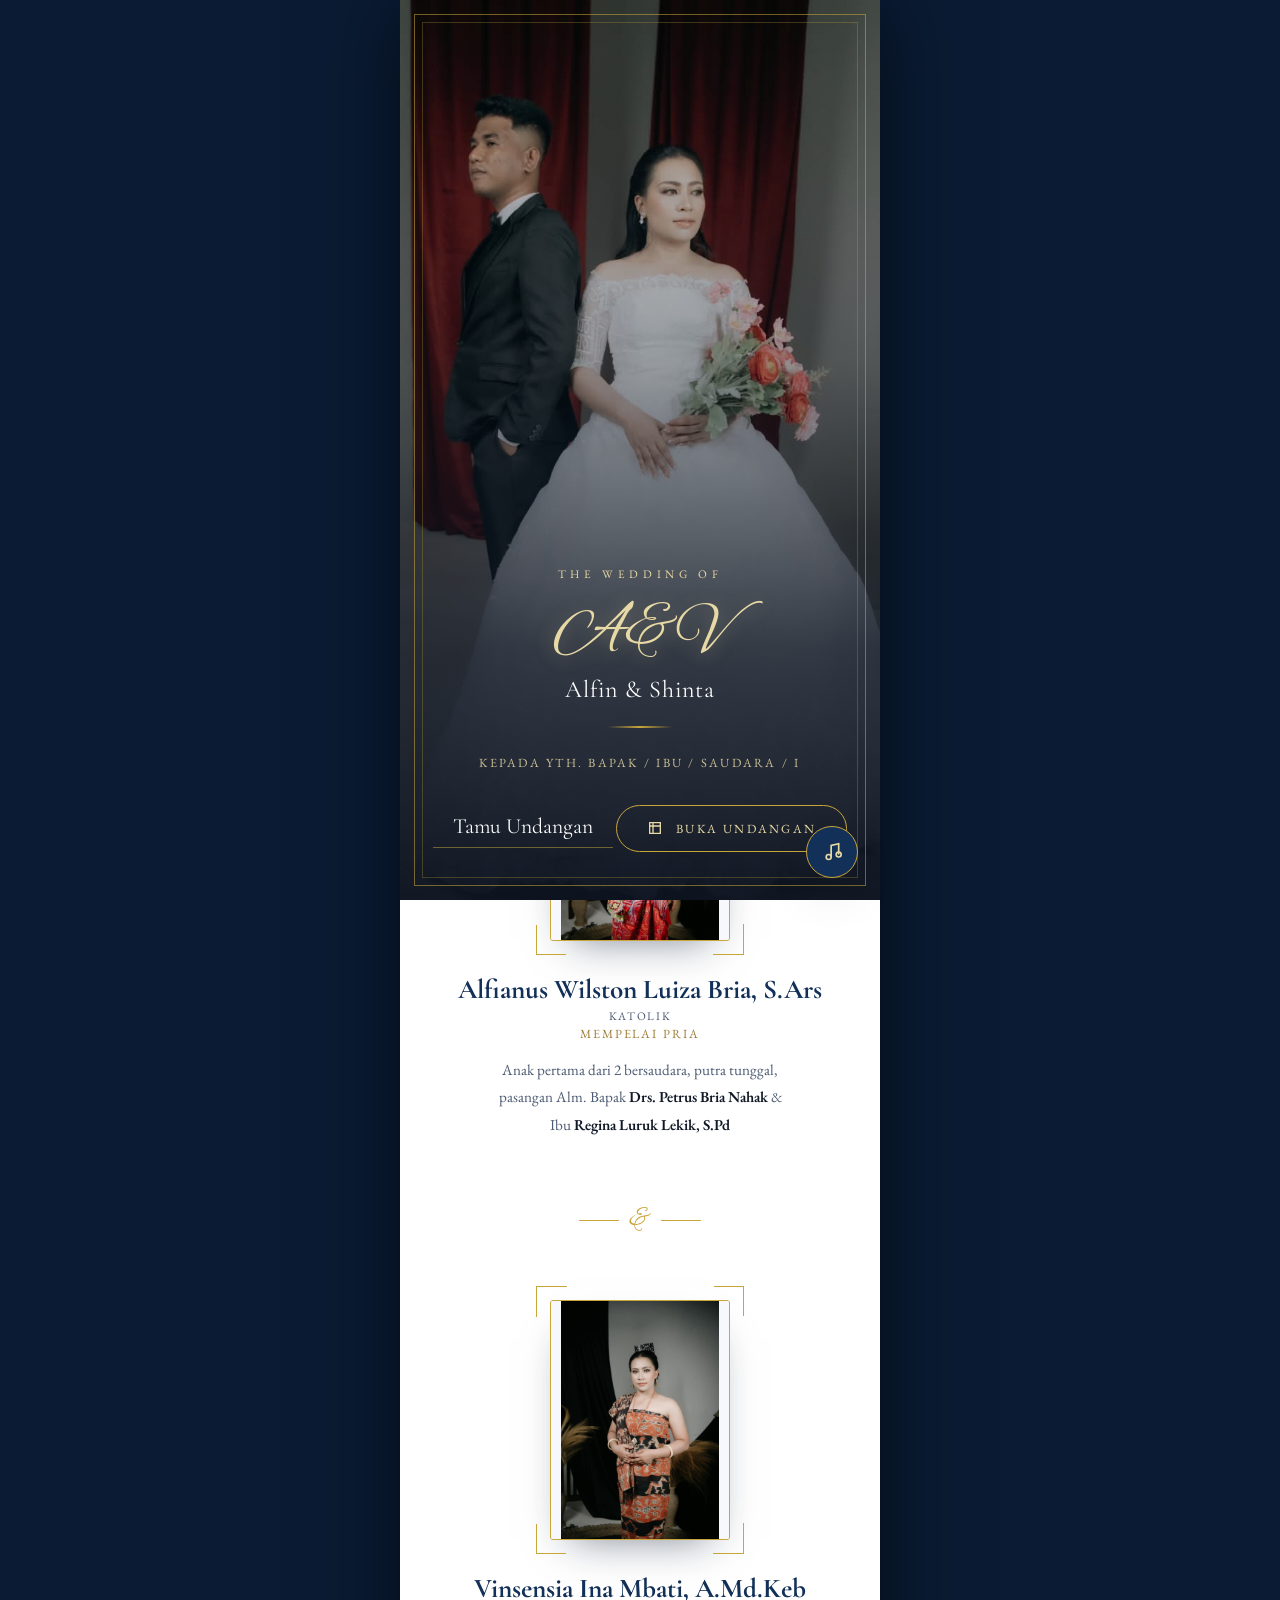
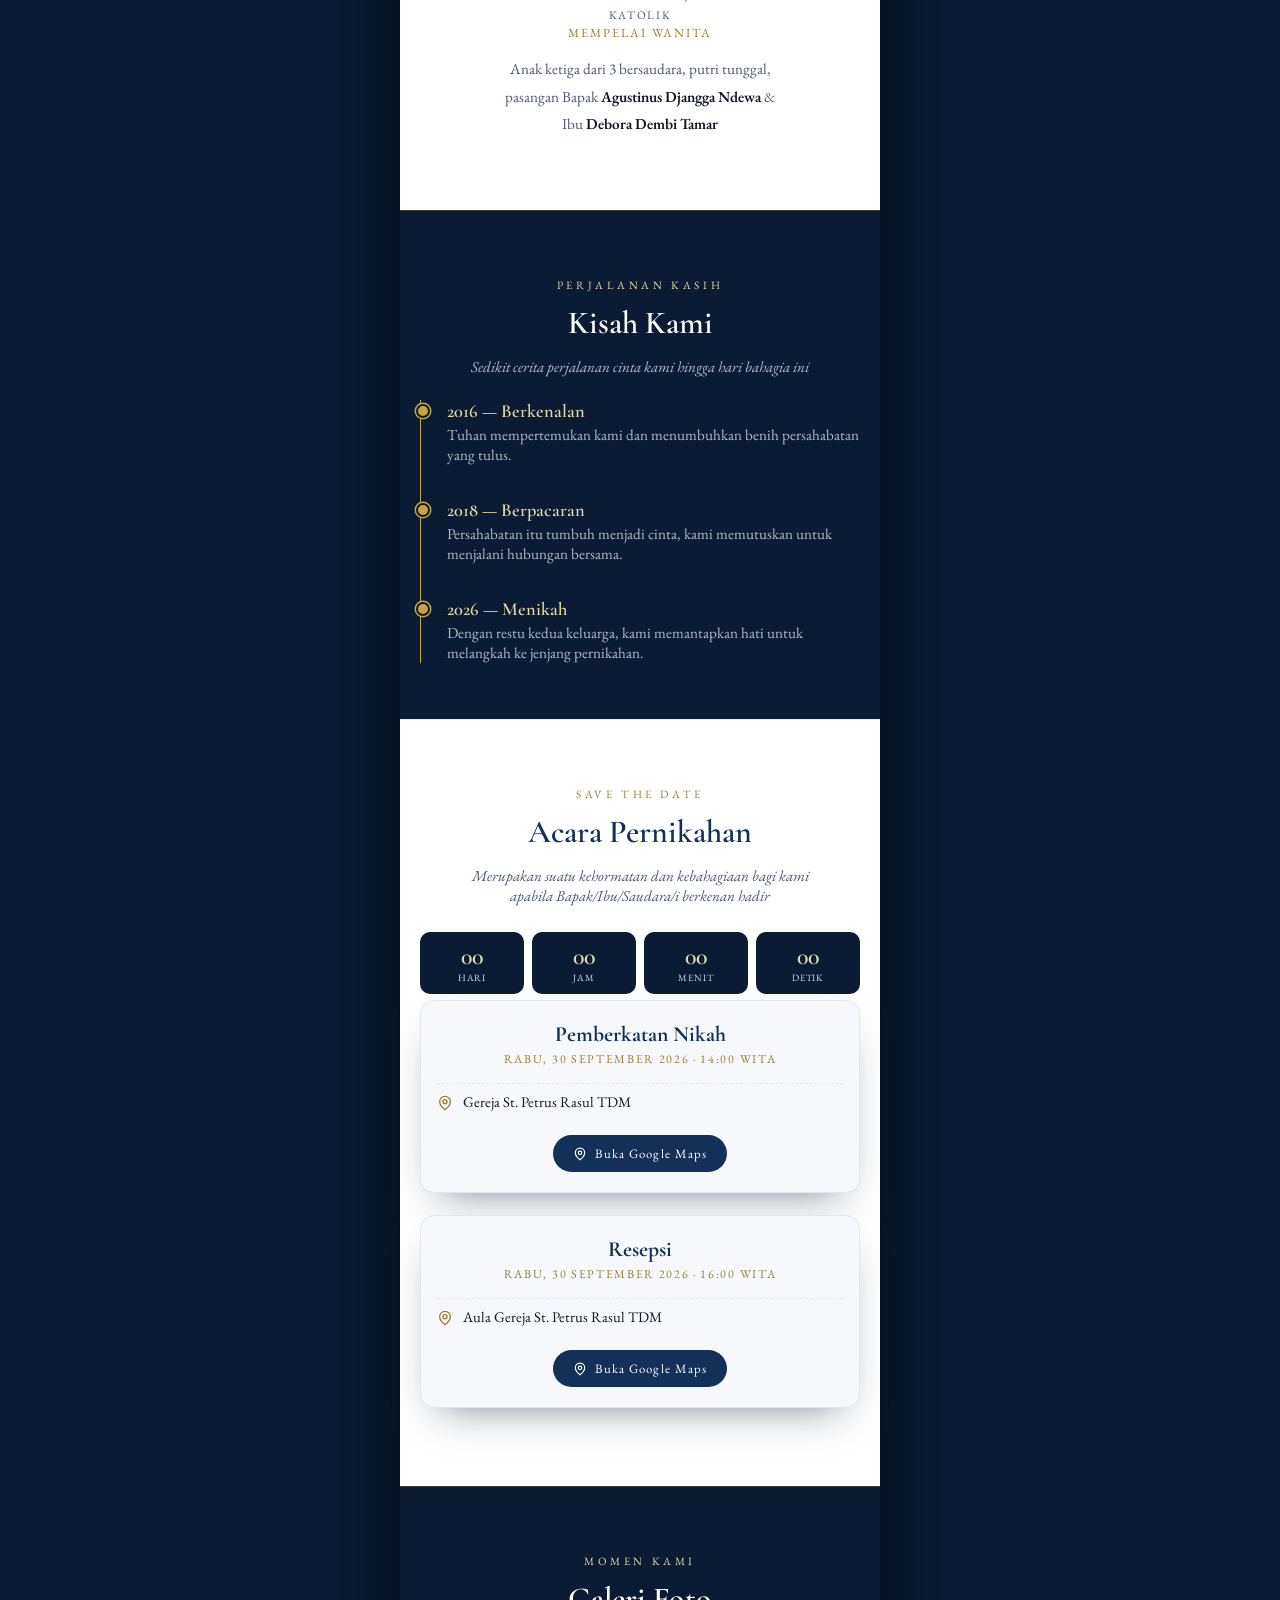
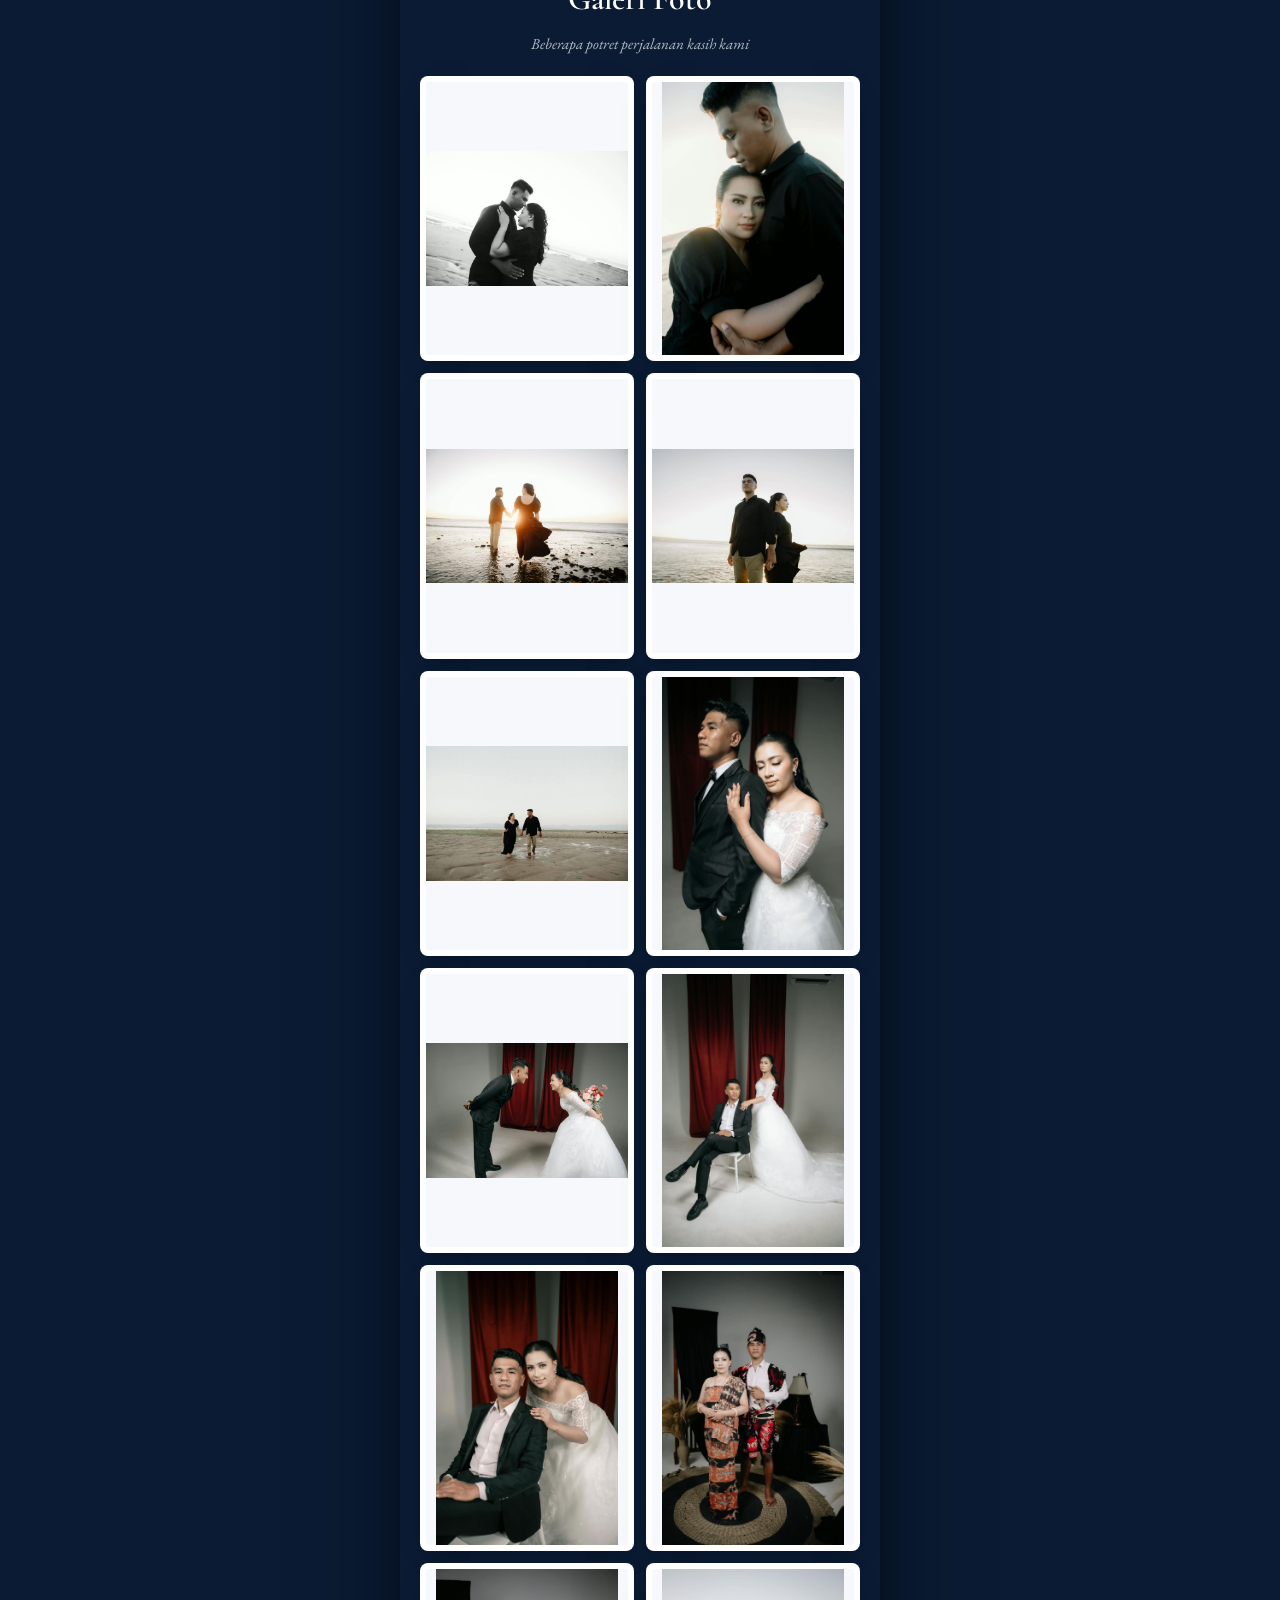
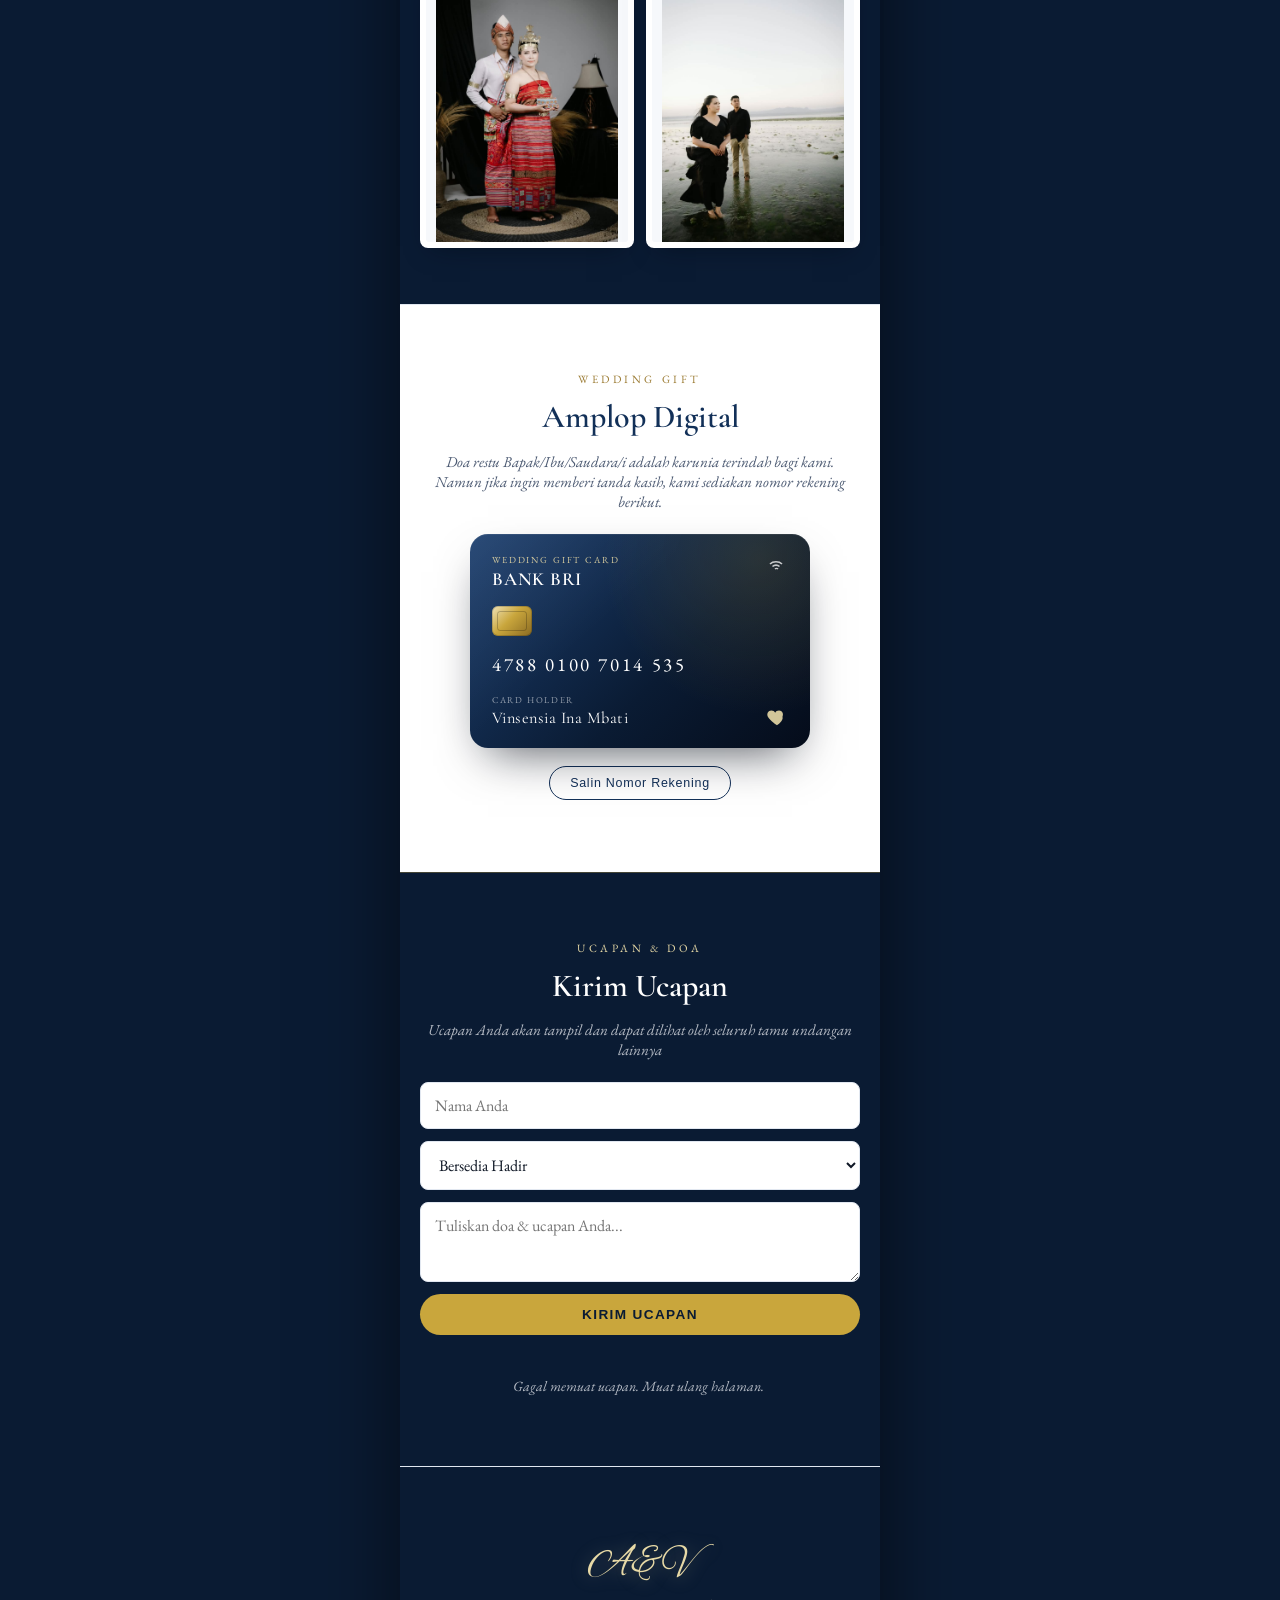
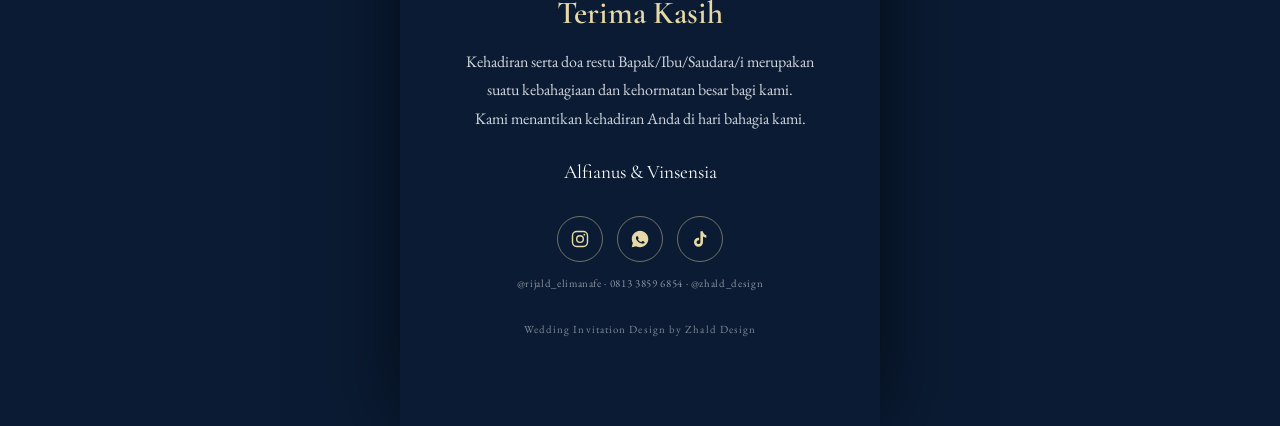
==== commit 7fe25f55: "Update index.html" ====
--- a/index.html
+++ b/index.html
@@ -154,7 +154,7 @@
         <div class="event-sub">Rabu, 30 September 2026 · 16:00 WITA</div>
         <div class="event-row">
           <svg width="16" height="16" viewBox="0 0 24 24" fill="none" stroke="currentColor" stroke-width="2"><path d="M20 10c0 6-8 12-8 12S4 16 4 10a8 8 0 0116 0z"/><circle cx="12" cy="10" r="3"/></svg>
-          <span>Aula Gereja TDM</span>
+          <span>Aula Gereja St. Petrus Rasul TDM</span>
         </div>
         <a class="btn-maps" id="mapsResepsi" href="https://www.google.com/maps/search/?api=1&query=Aula+Gereja+St.+Petrus+Rasul+TDM" target="_blank" rel="noopener">
           <svg width="14" height="14" viewBox="0 0 24 24" fill="none" stroke="currentColor" stroke-width="2"><path d="M20 10c0 6-8 12-8 12S4 16 4 10a8 8 0 0116 0z"/><circle cx="12" cy="10" r="3"/></svg>
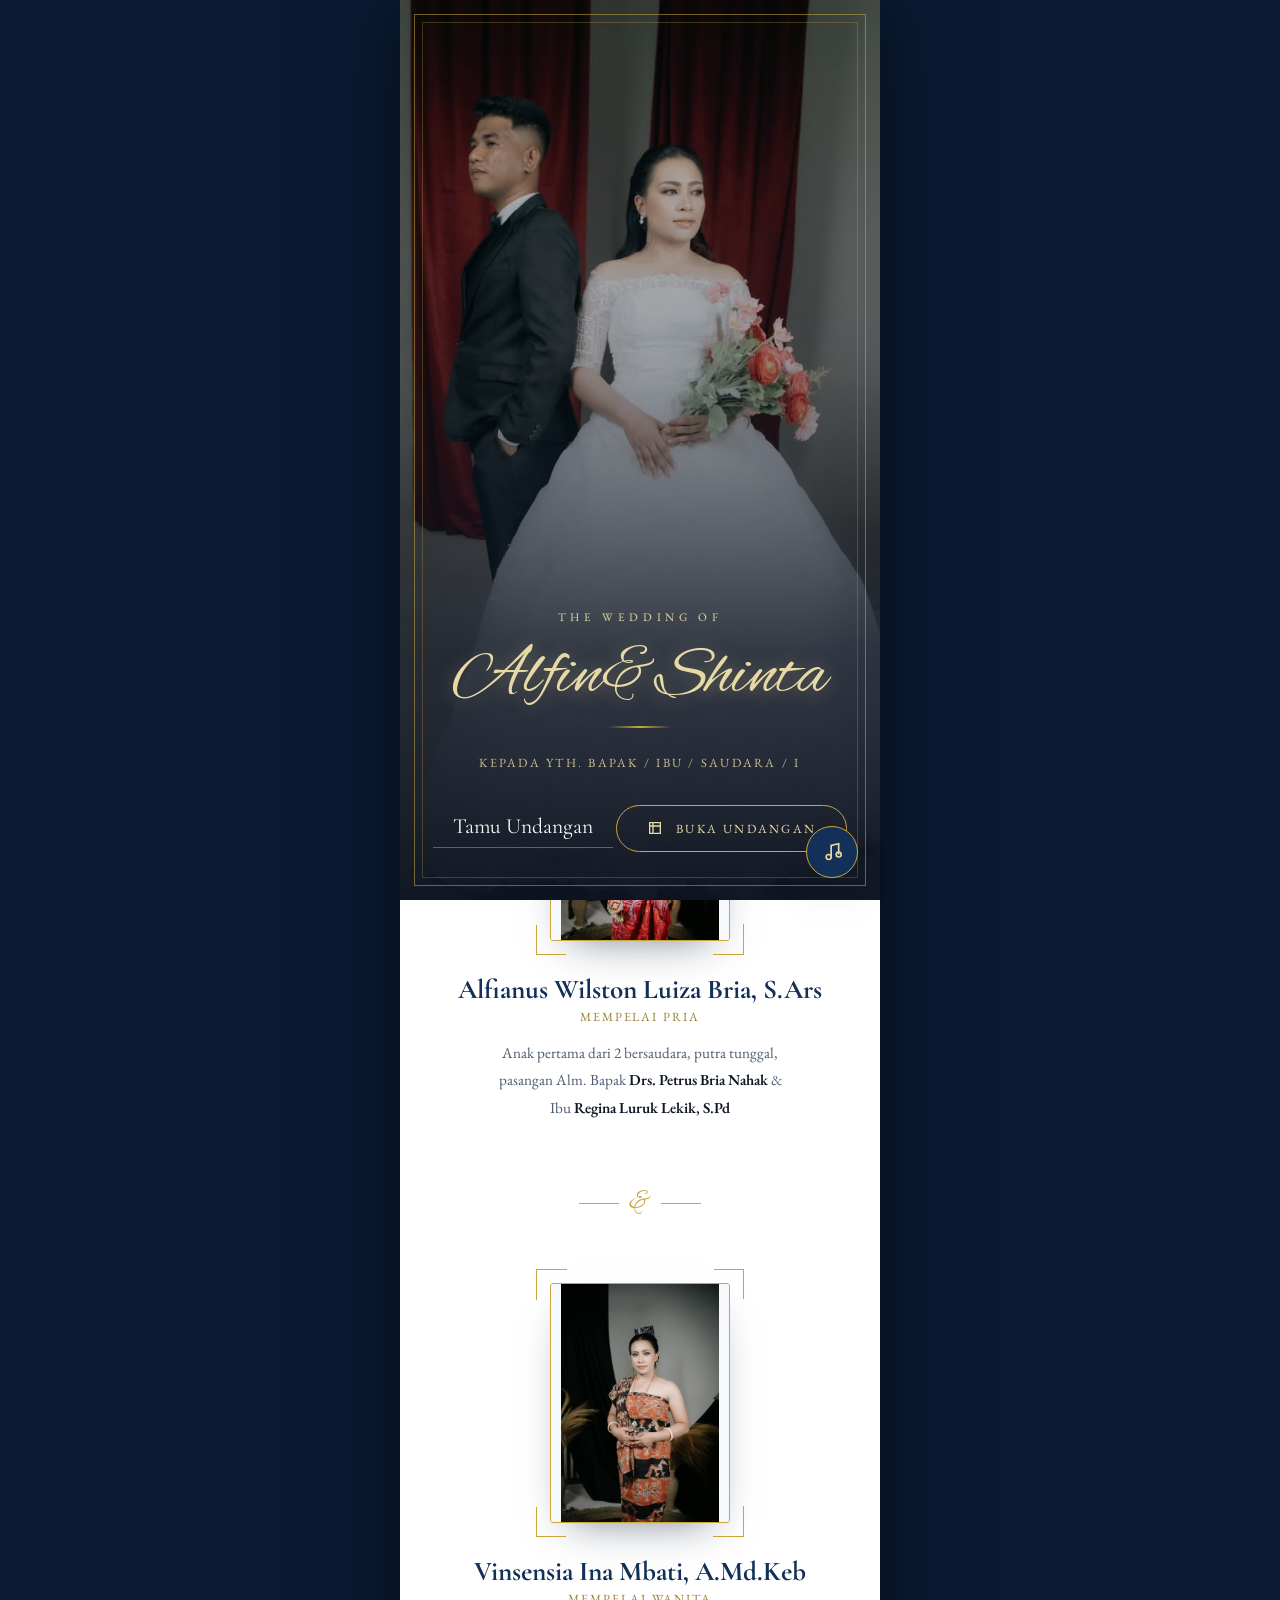
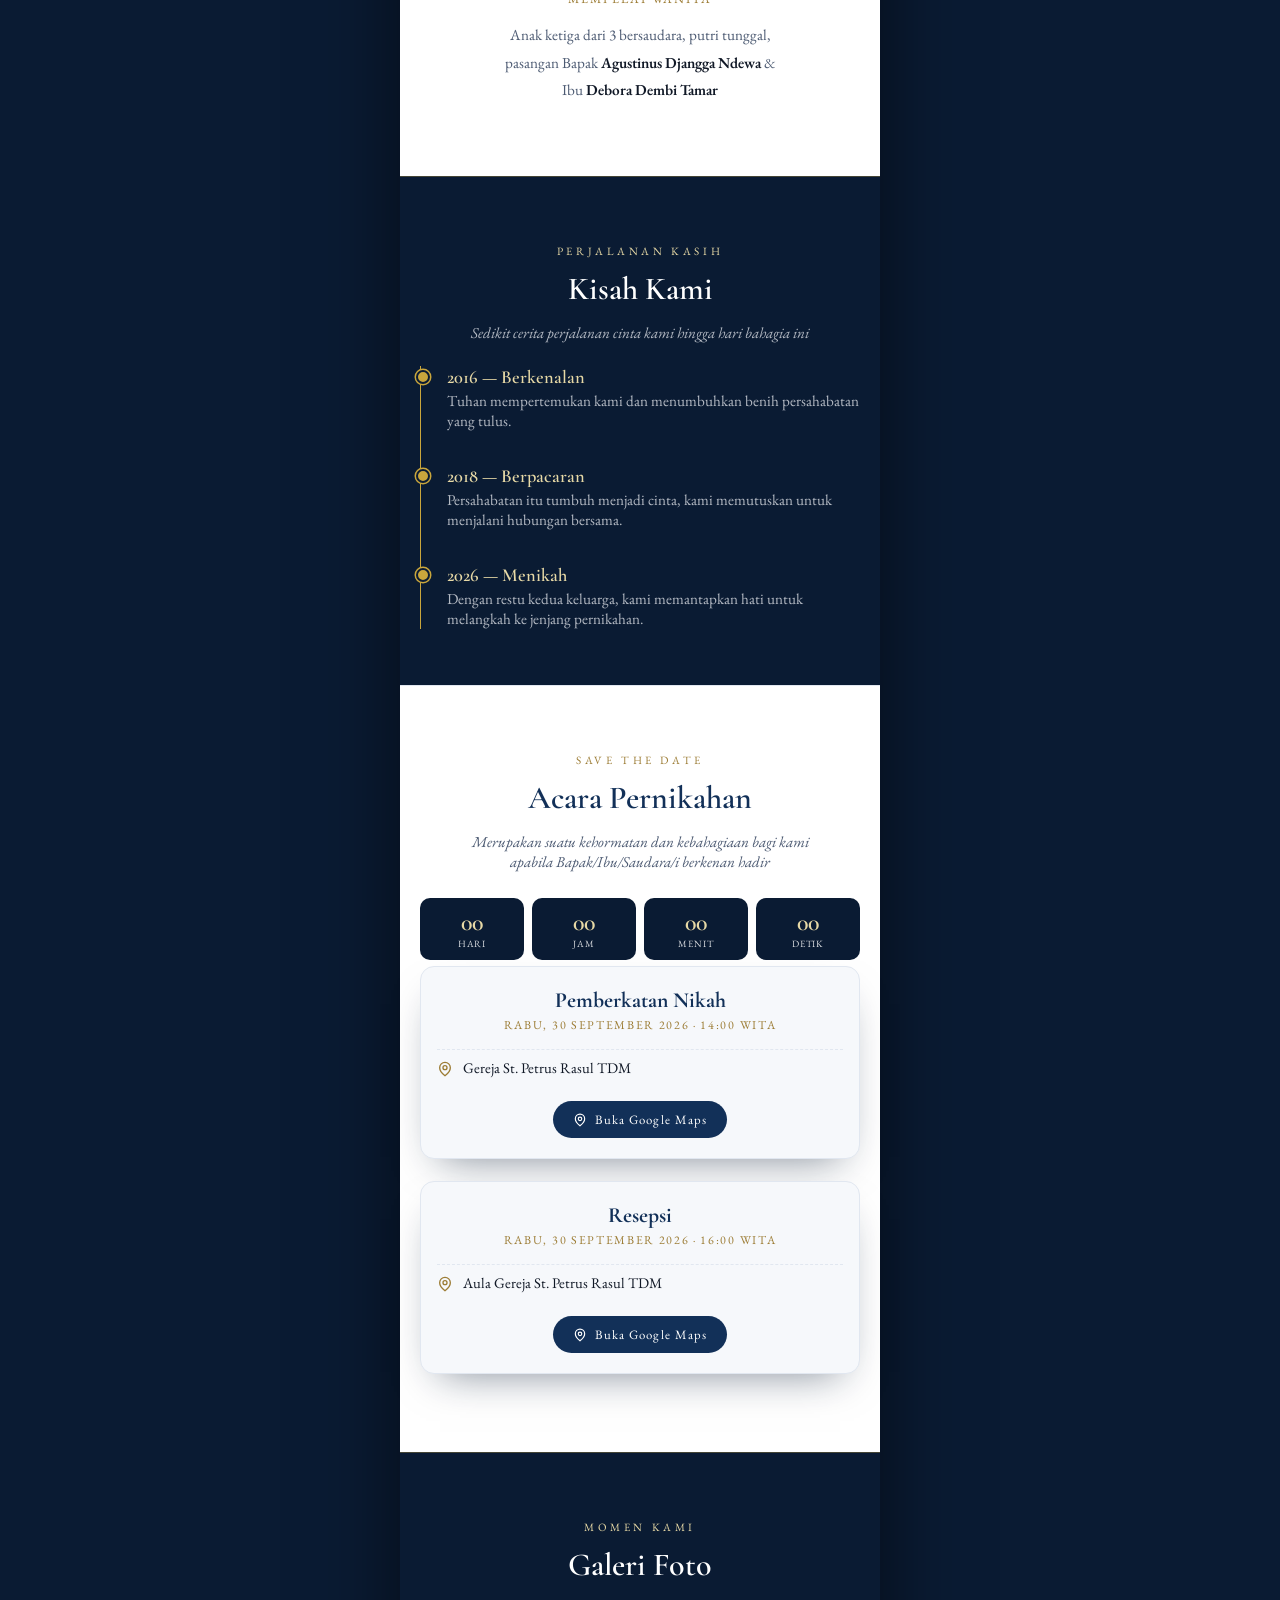
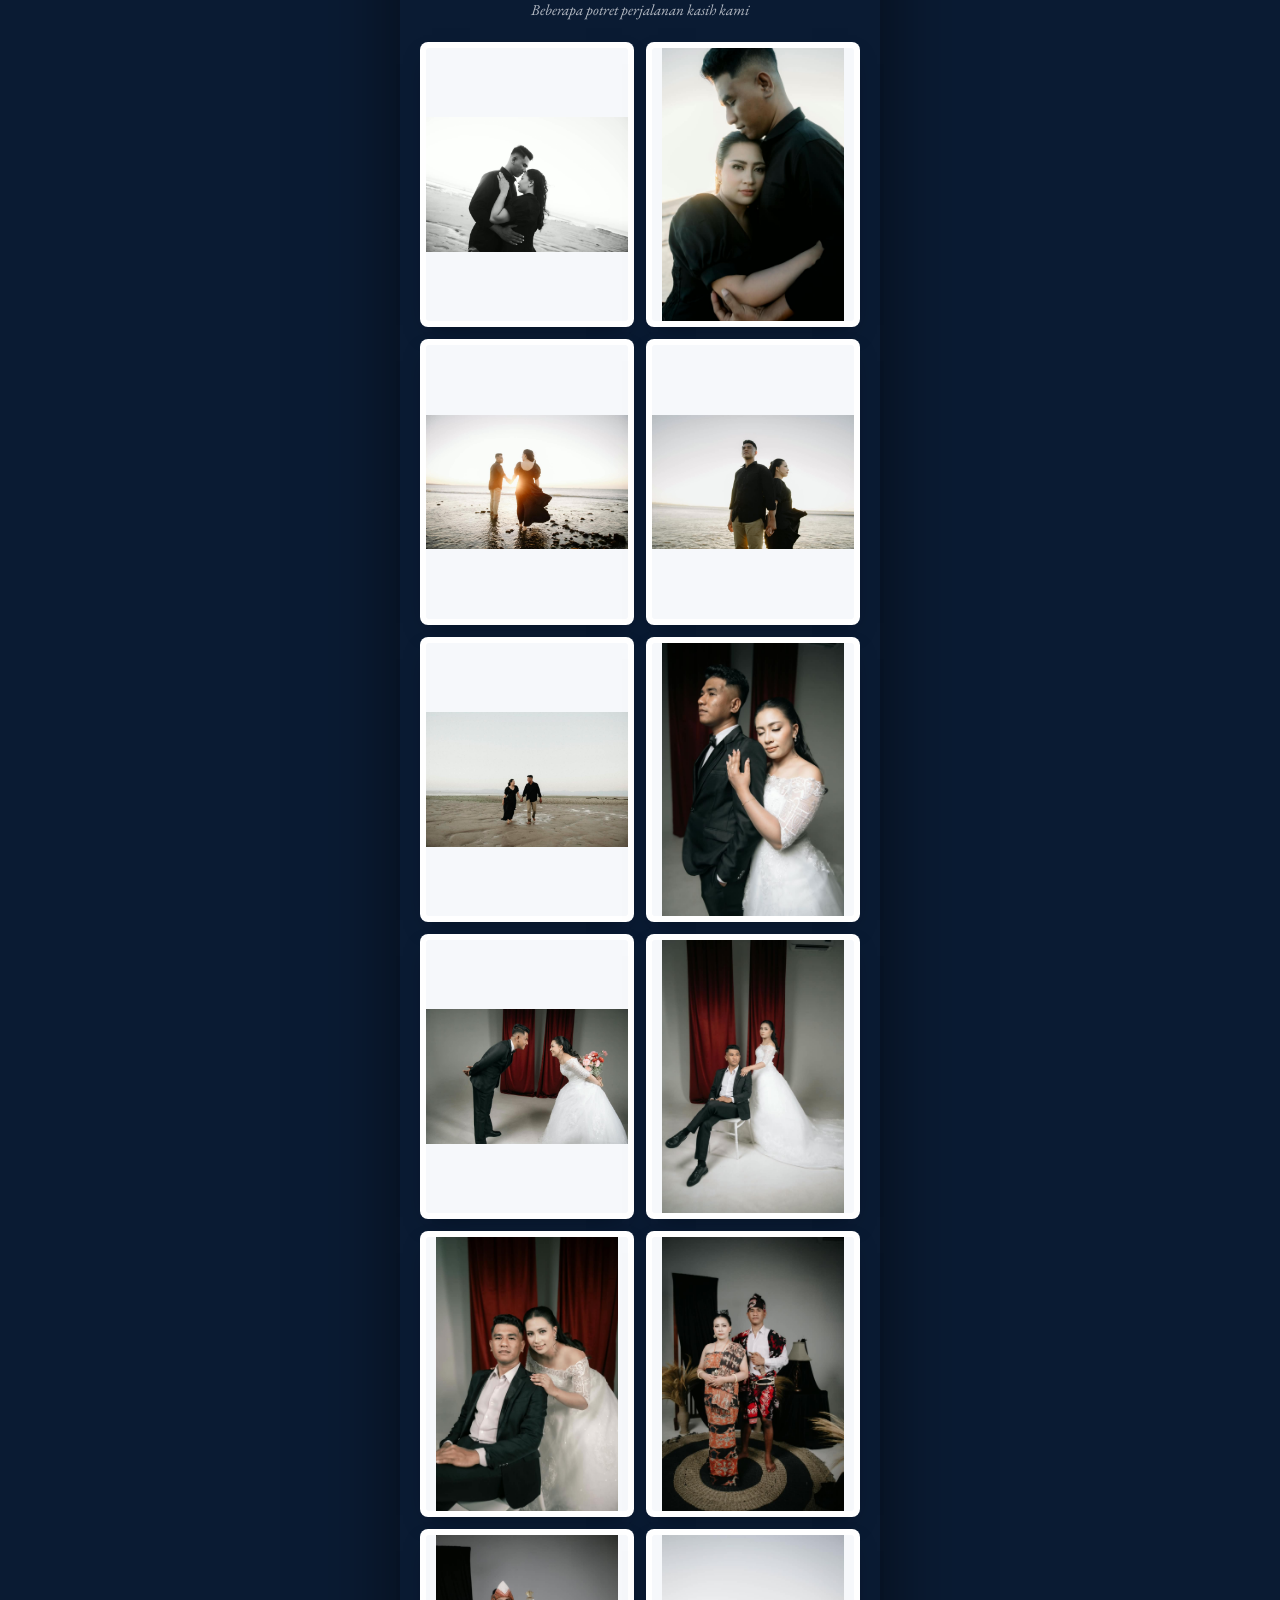
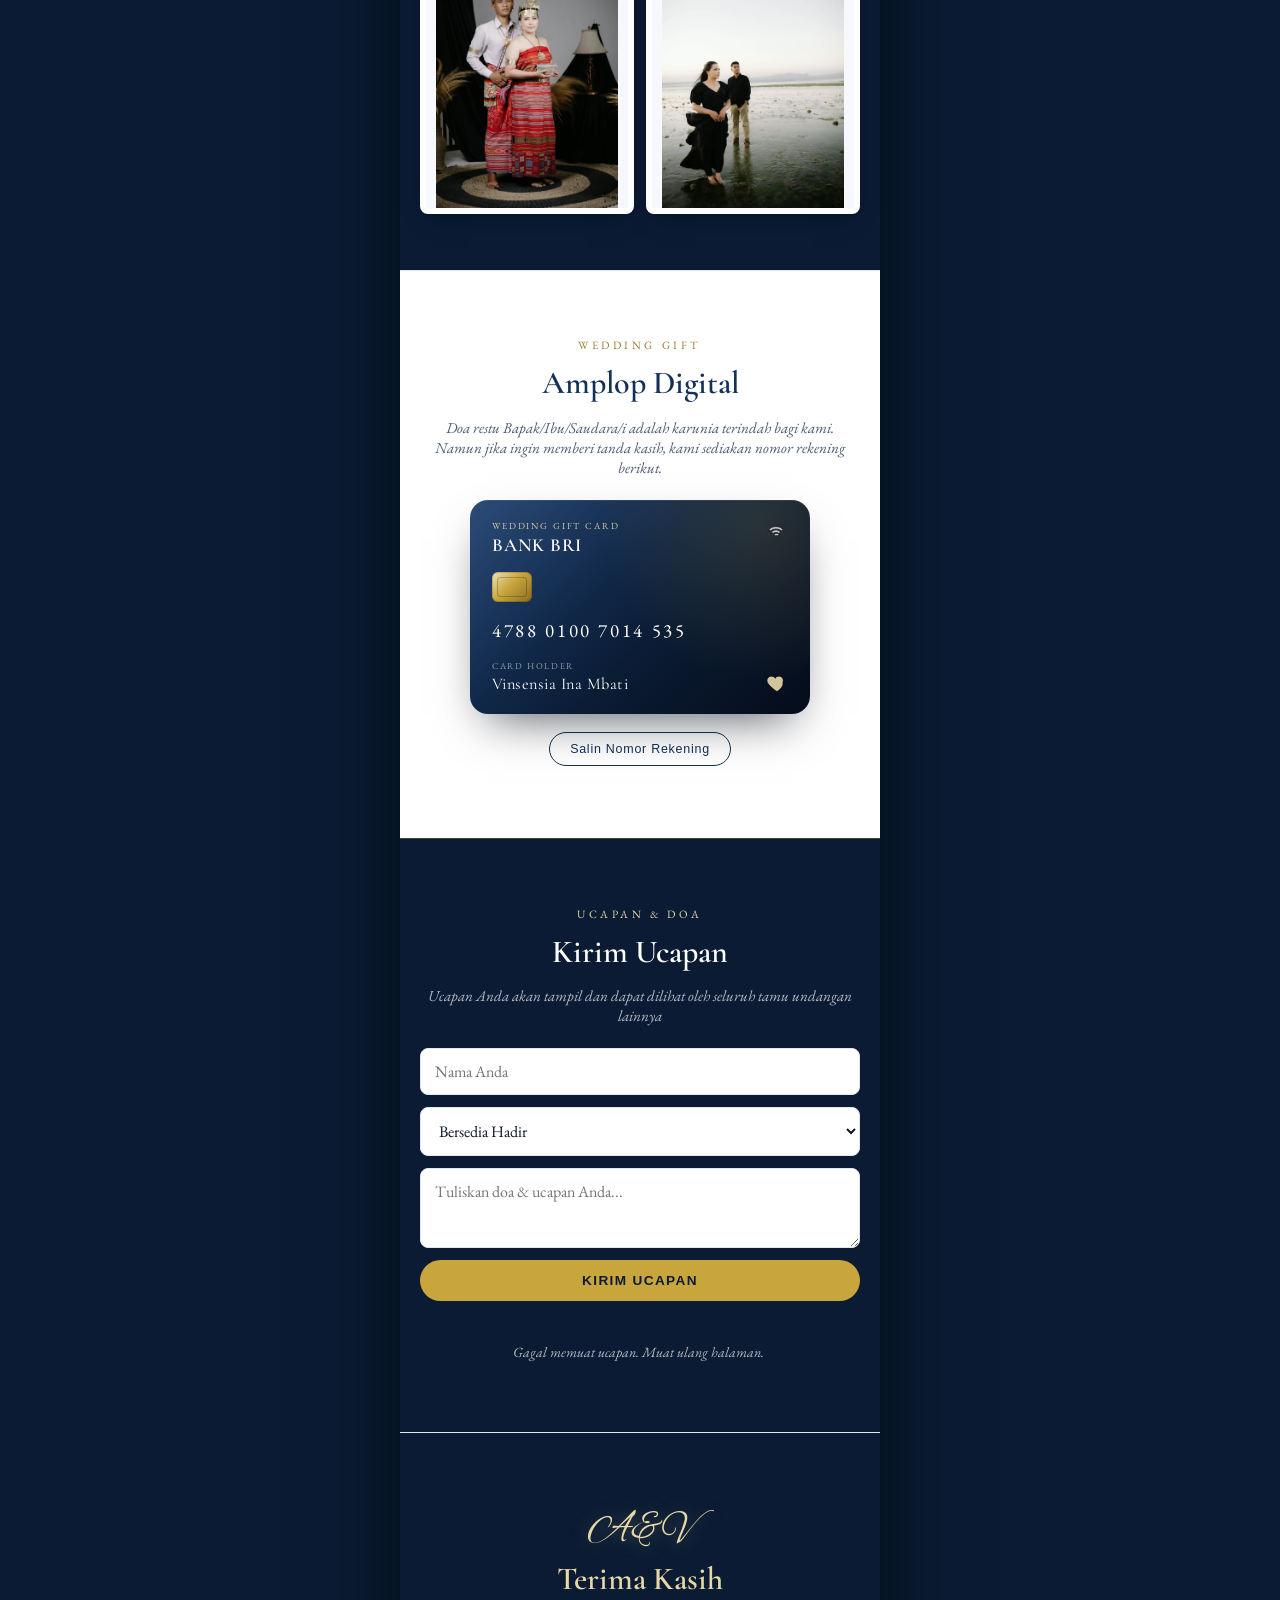
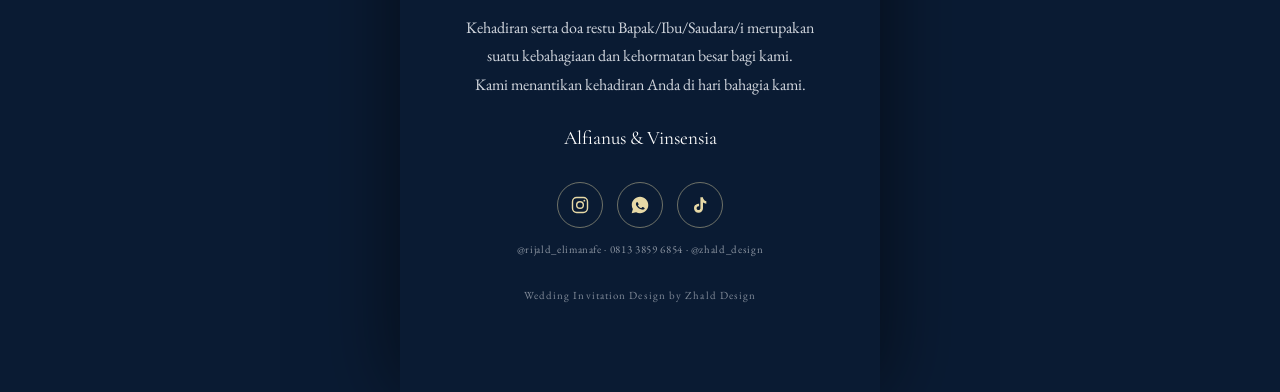
==== commit 9ba41321: "Update index.html" ====
--- a/index.html
+++ b/index.html
@@ -24,8 +24,7 @@
     <div class="cover-scrim"></div>
     <div class="cover-inner">
       <div class="cover-eyebrow">The Wedding Of</div>
-      <div class="cover-monogram">A&amp;V</div>
-      <div class="cover-names">Alfin &amp; Shinta</div>
+      <div class="cover-monogram">Alfin&amp;Shinta</div>
       <div class="hairline"></div>
       <div class="cover-guest-label">Kepada Yth. Bapak / Ibu / Saudara / i</div>
       <div class="cover-guest-name" id="guestName">Tamu Undangan</div>
@@ -72,7 +71,6 @@
             </div>
           </div>
           <h3 class="couple-name">Alfianus Wilston Luiza Bria, S.Ars</h3>
-          <div class="couple-religion">Katolik</div>
           <div class="couple-role">Mempelai Pria</div>
           <p class="couple-meta">
             Anak pertama dari 2 bersaudara, putra tunggal,<br>
@@ -91,7 +89,6 @@
             </div>
           </div>
           <h3 class="couple-name">Vinsensia Ina Mbati, A.Md.Keb</h3>
-          <div class="couple-religion">Katolik</div>
           <div class="couple-role">Mempelai Wanita</div>
           <p class="couple-meta">
             Anak ketiga dari 3 bersaudara, putri tunggal,<br>
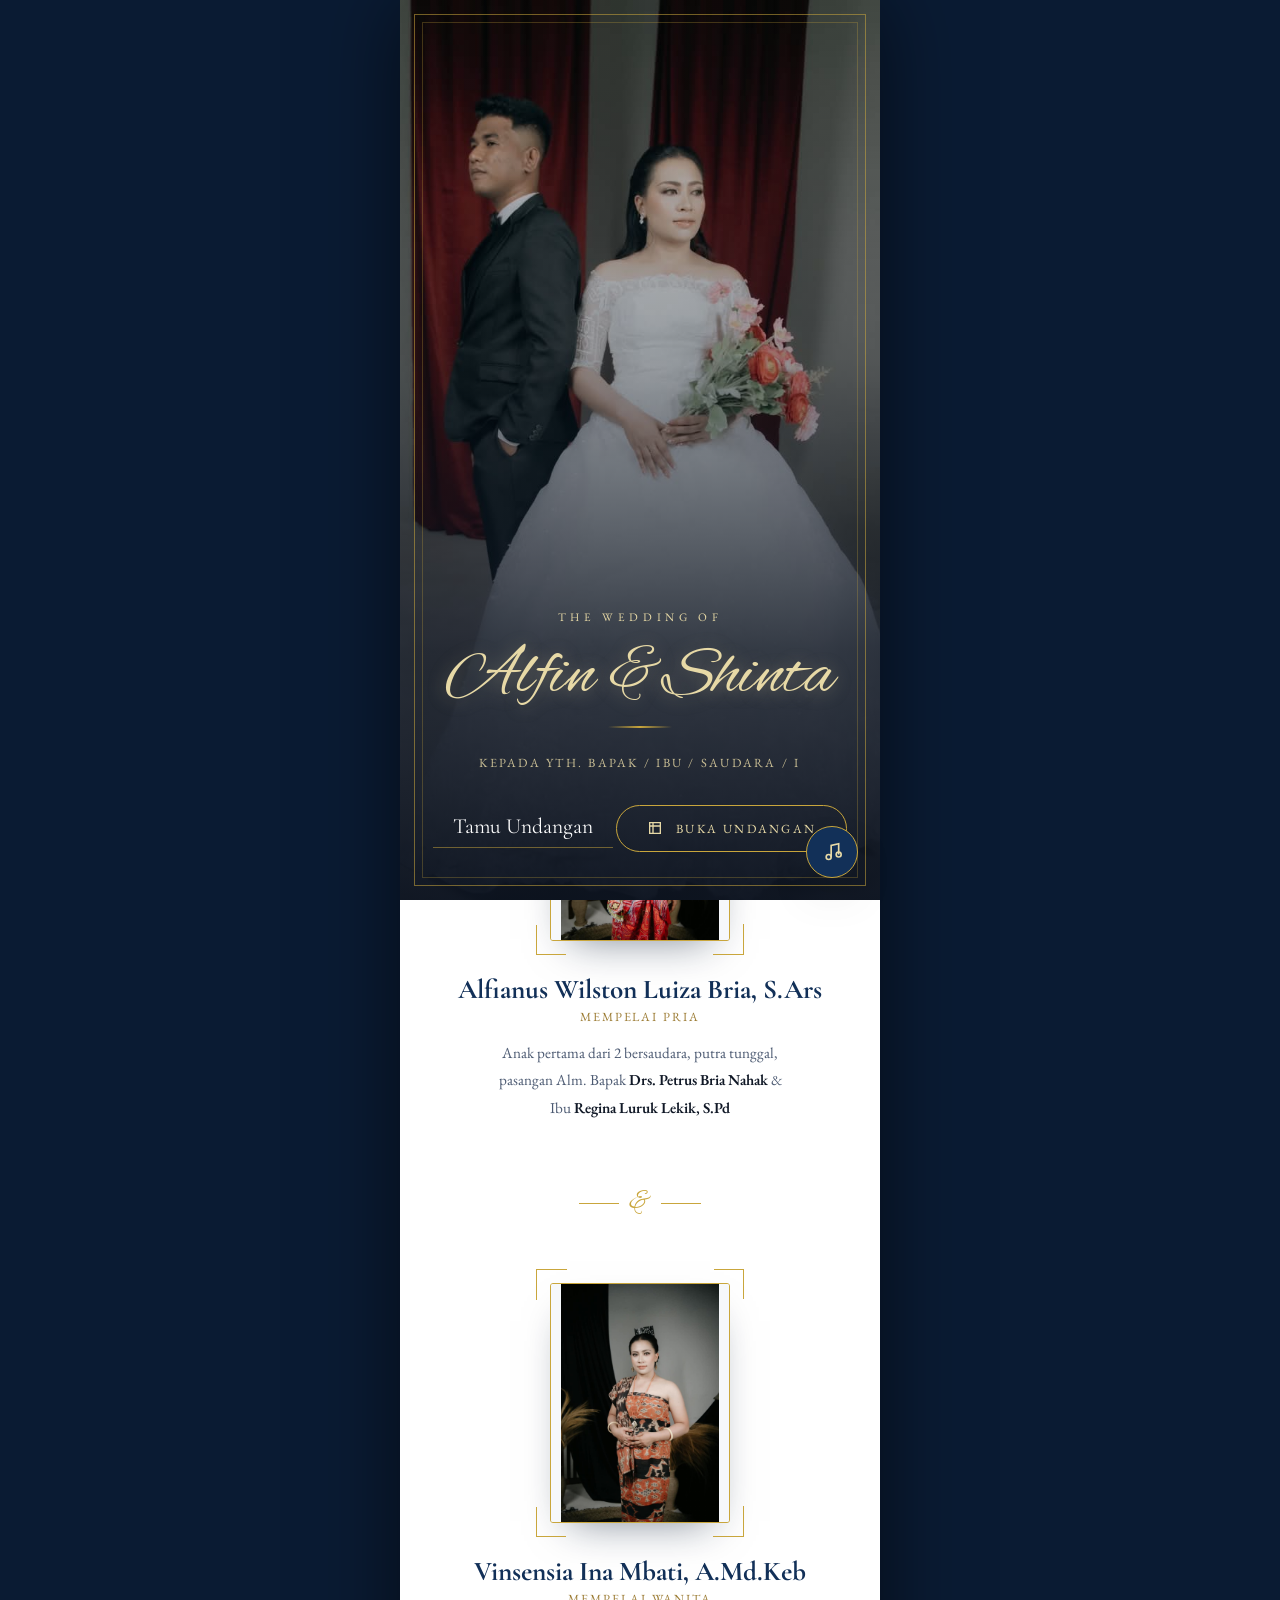
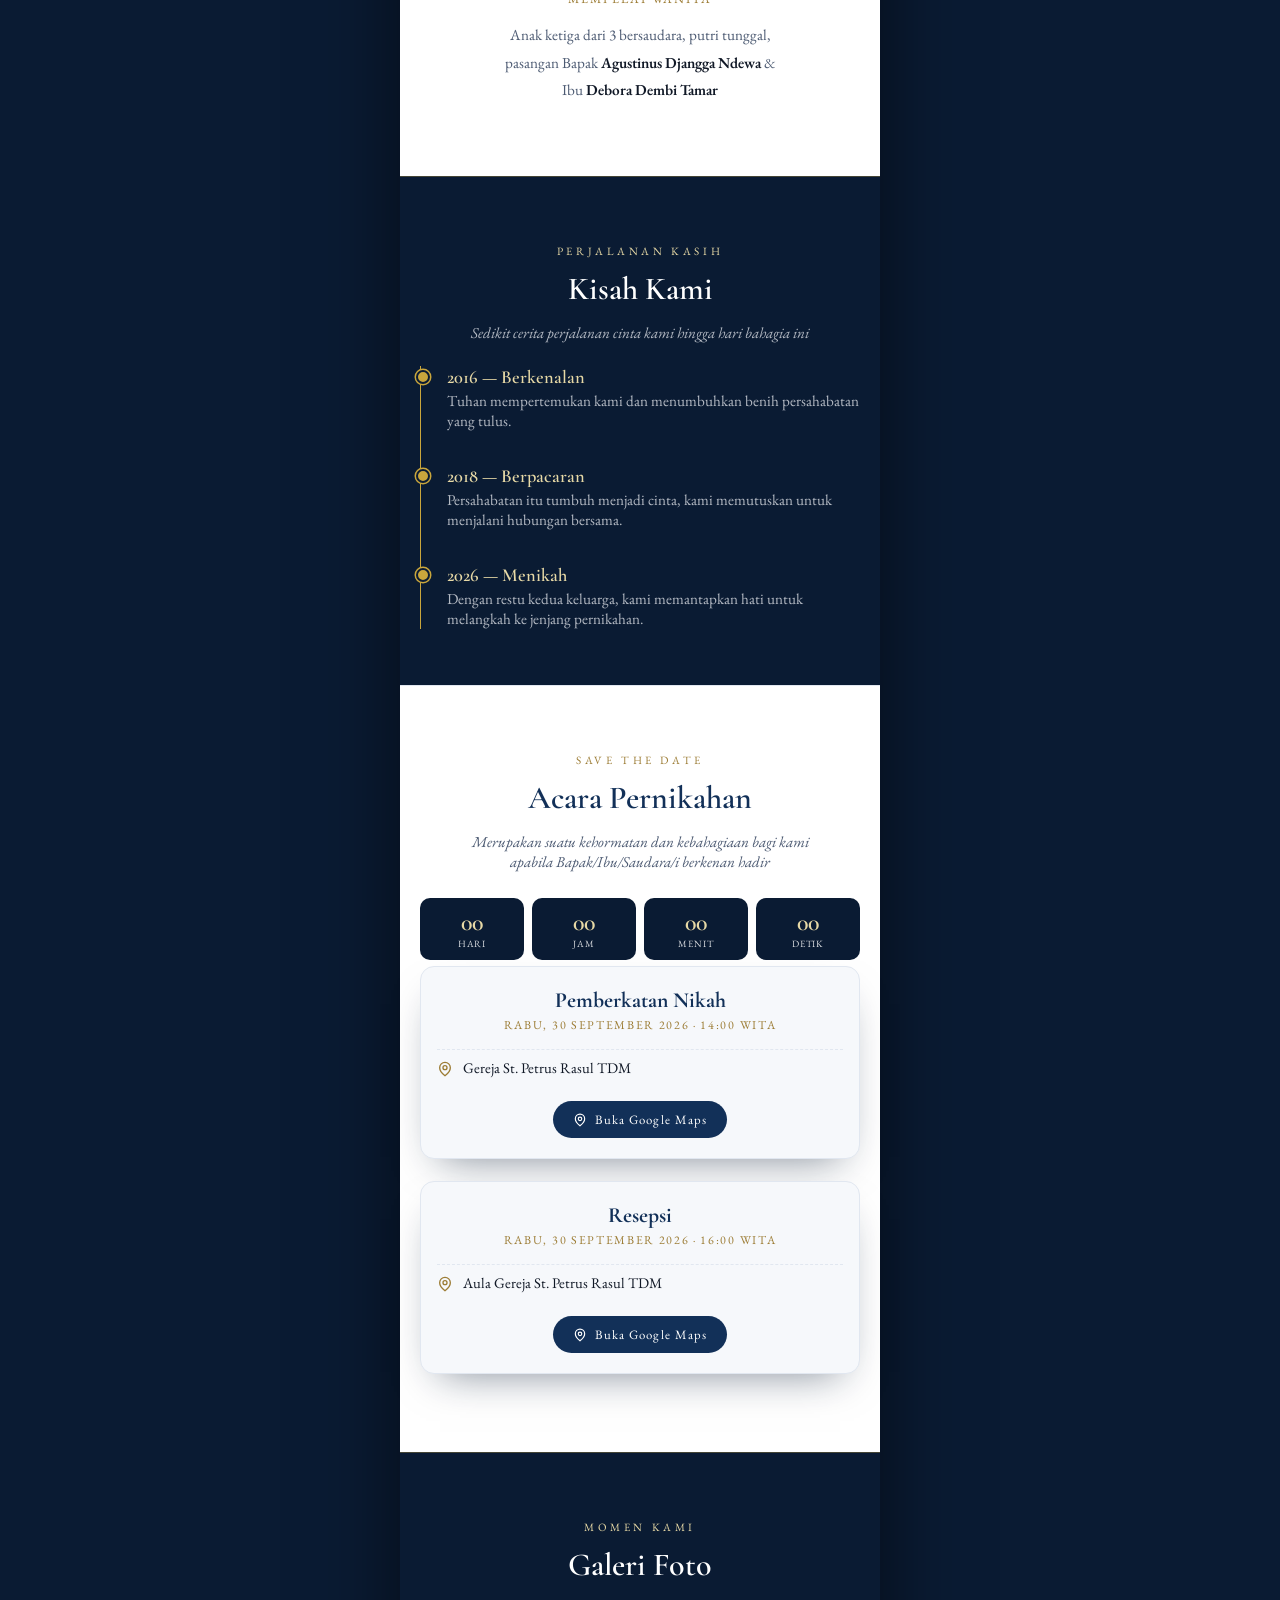
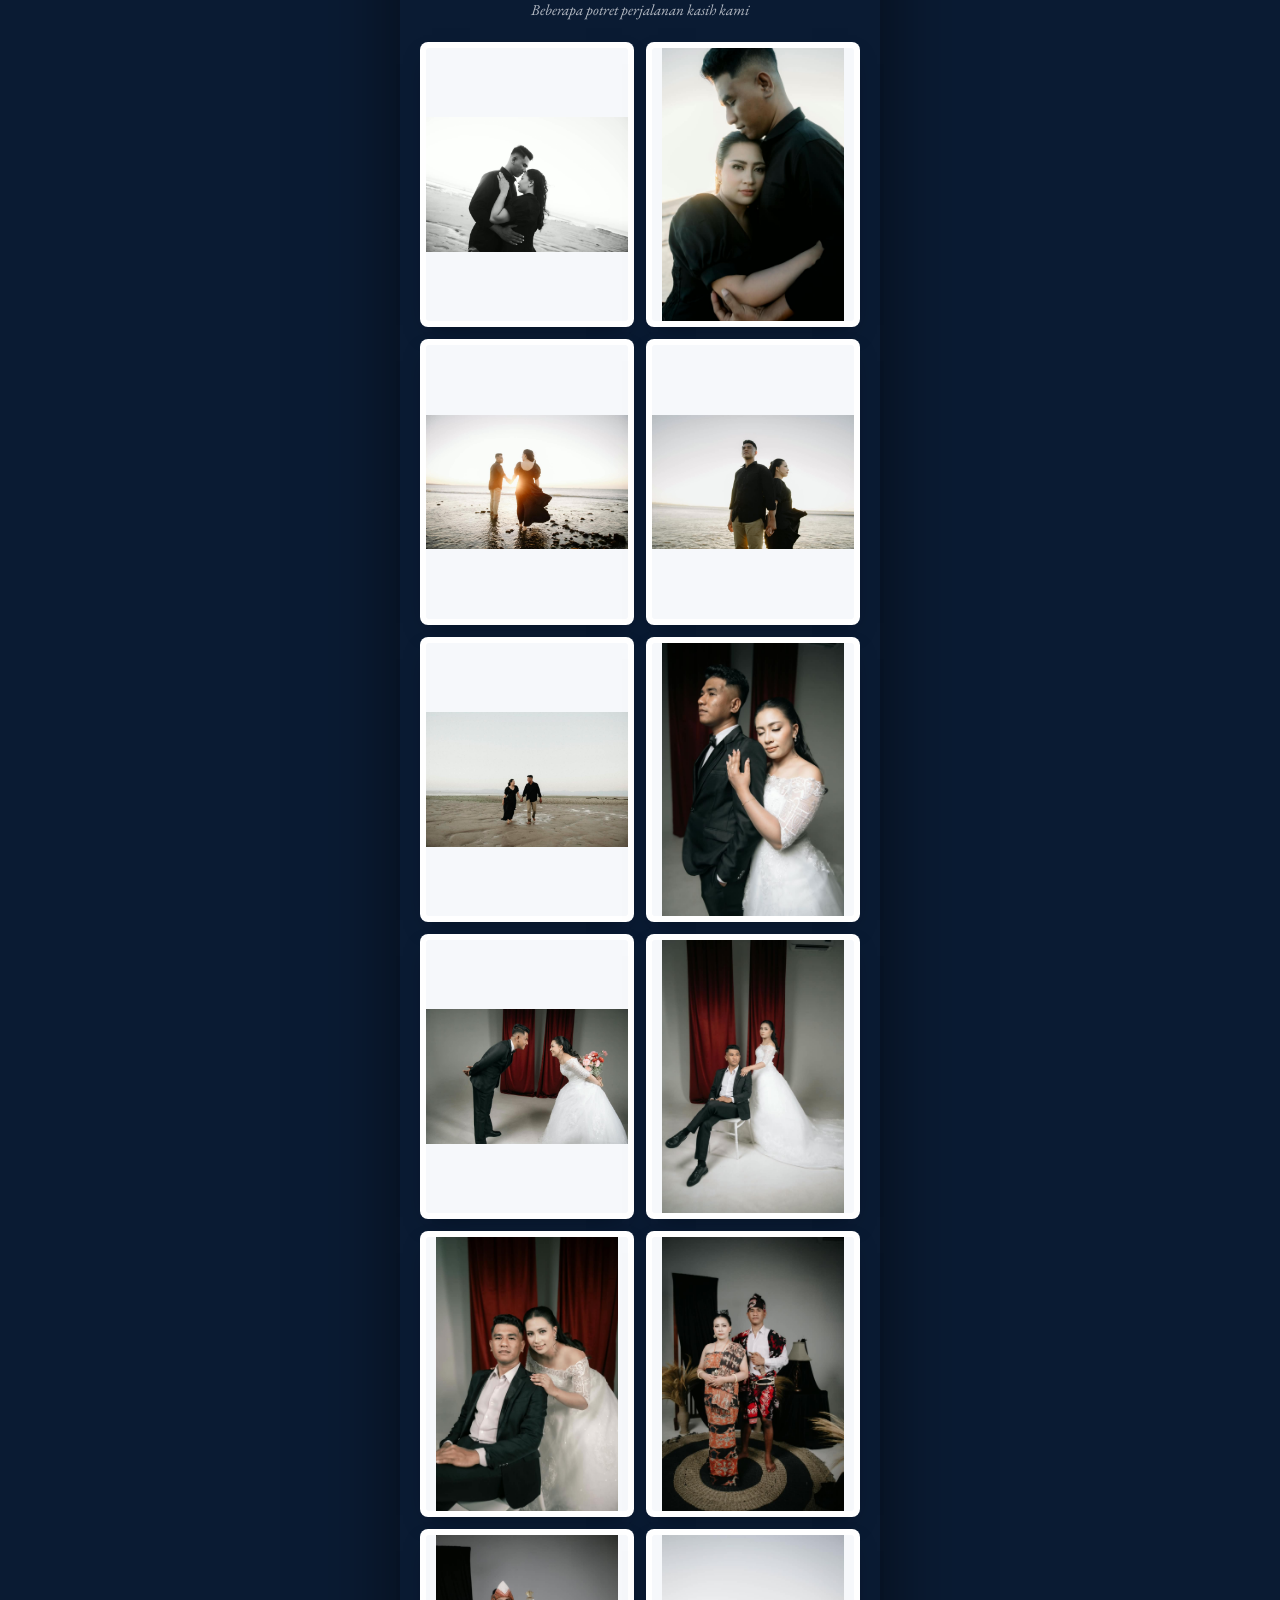
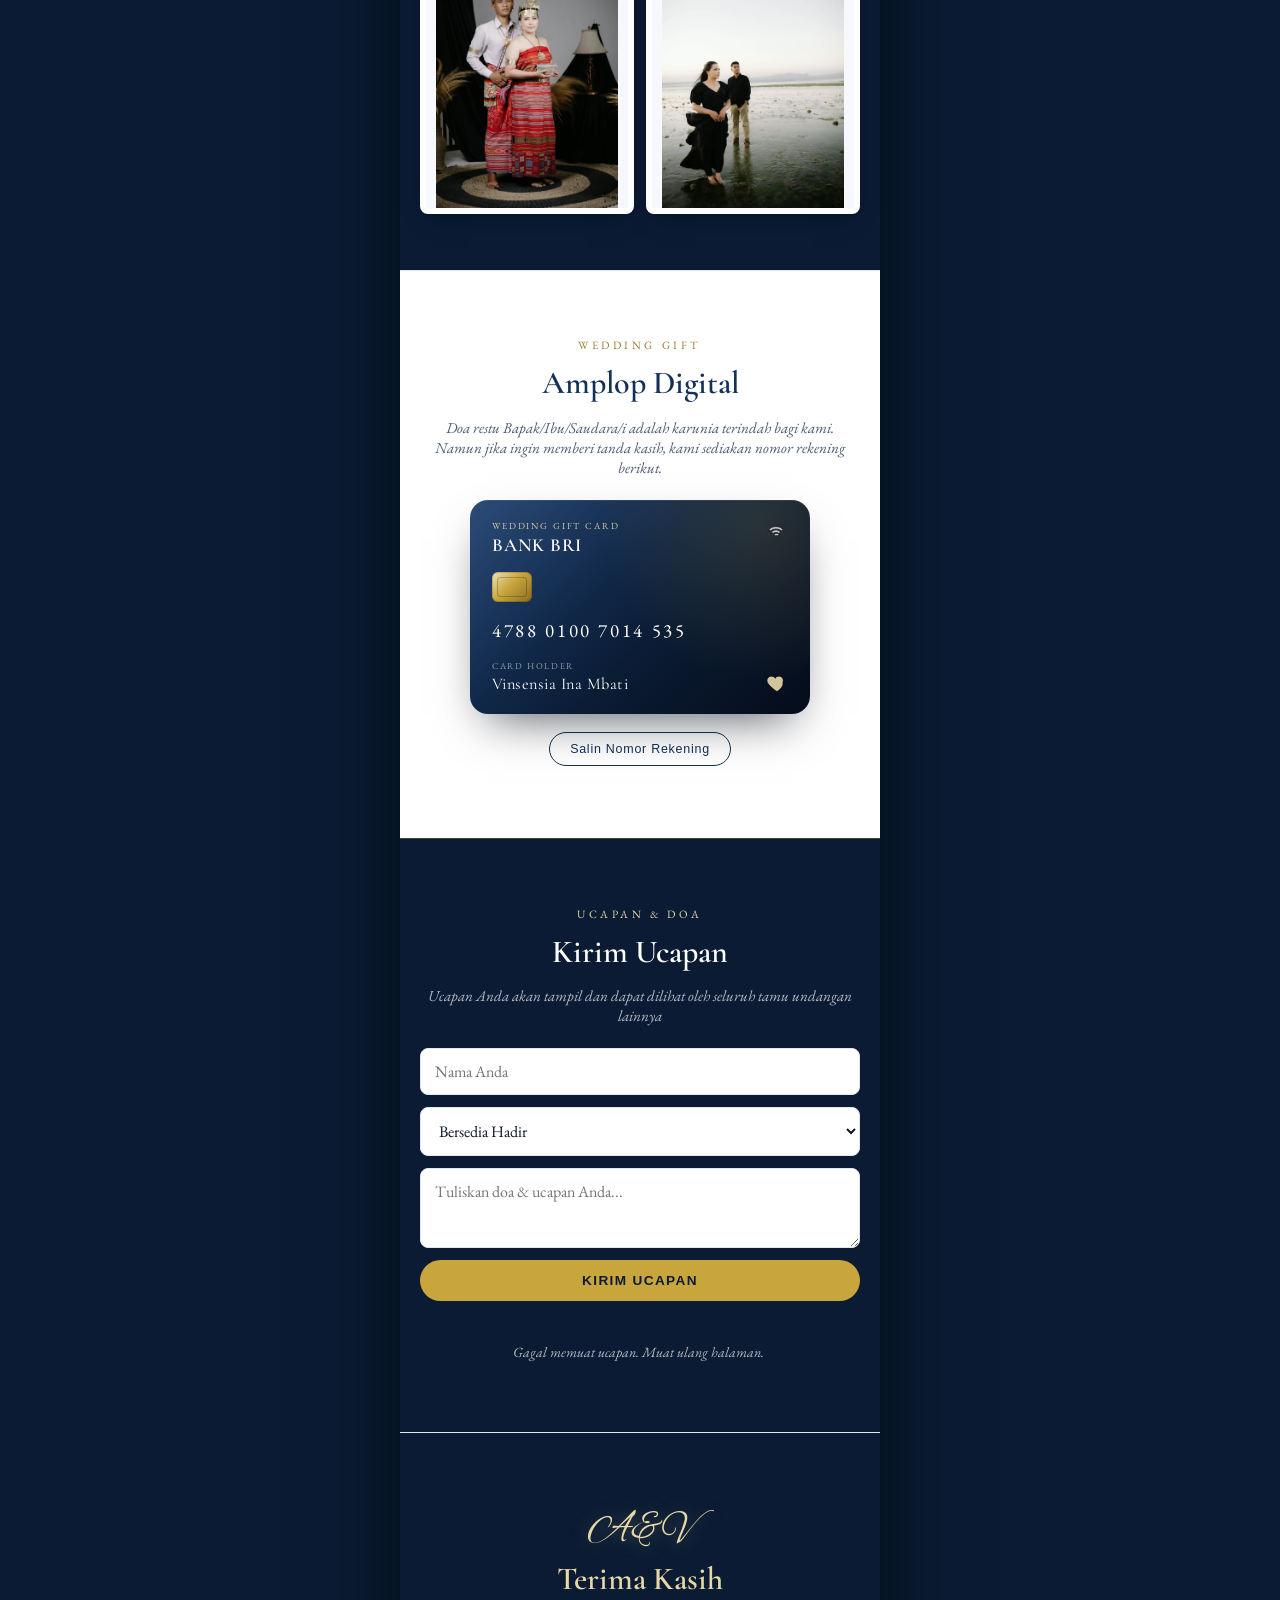
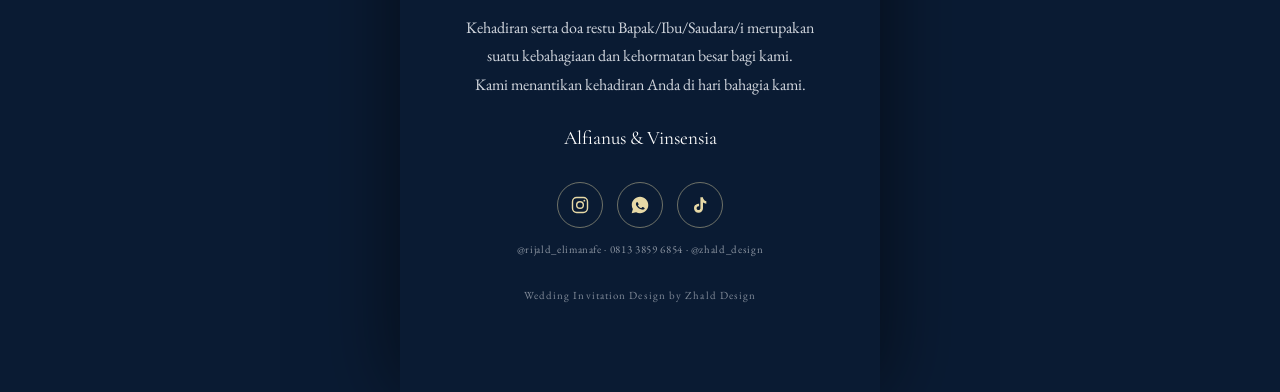
==== commit 04ba9507: "Update index.html" ====
--- a/index.html
+++ b/index.html
@@ -24,7 +24,7 @@
     <div class="cover-scrim"></div>
     <div class="cover-inner">
       <div class="cover-eyebrow">The Wedding Of</div>
-      <div class="cover-monogram">Alfin&amp;Shinta</div>
+      <div class="cover-monogram">Alfin &amp;Shinta</div>
       <div class="hairline"></div>
       <div class="cover-guest-label">Kepada Yth. Bapak / Ibu / Saudara / i</div>
       <div class="cover-guest-name" id="guestName">Tamu Undangan</div>
